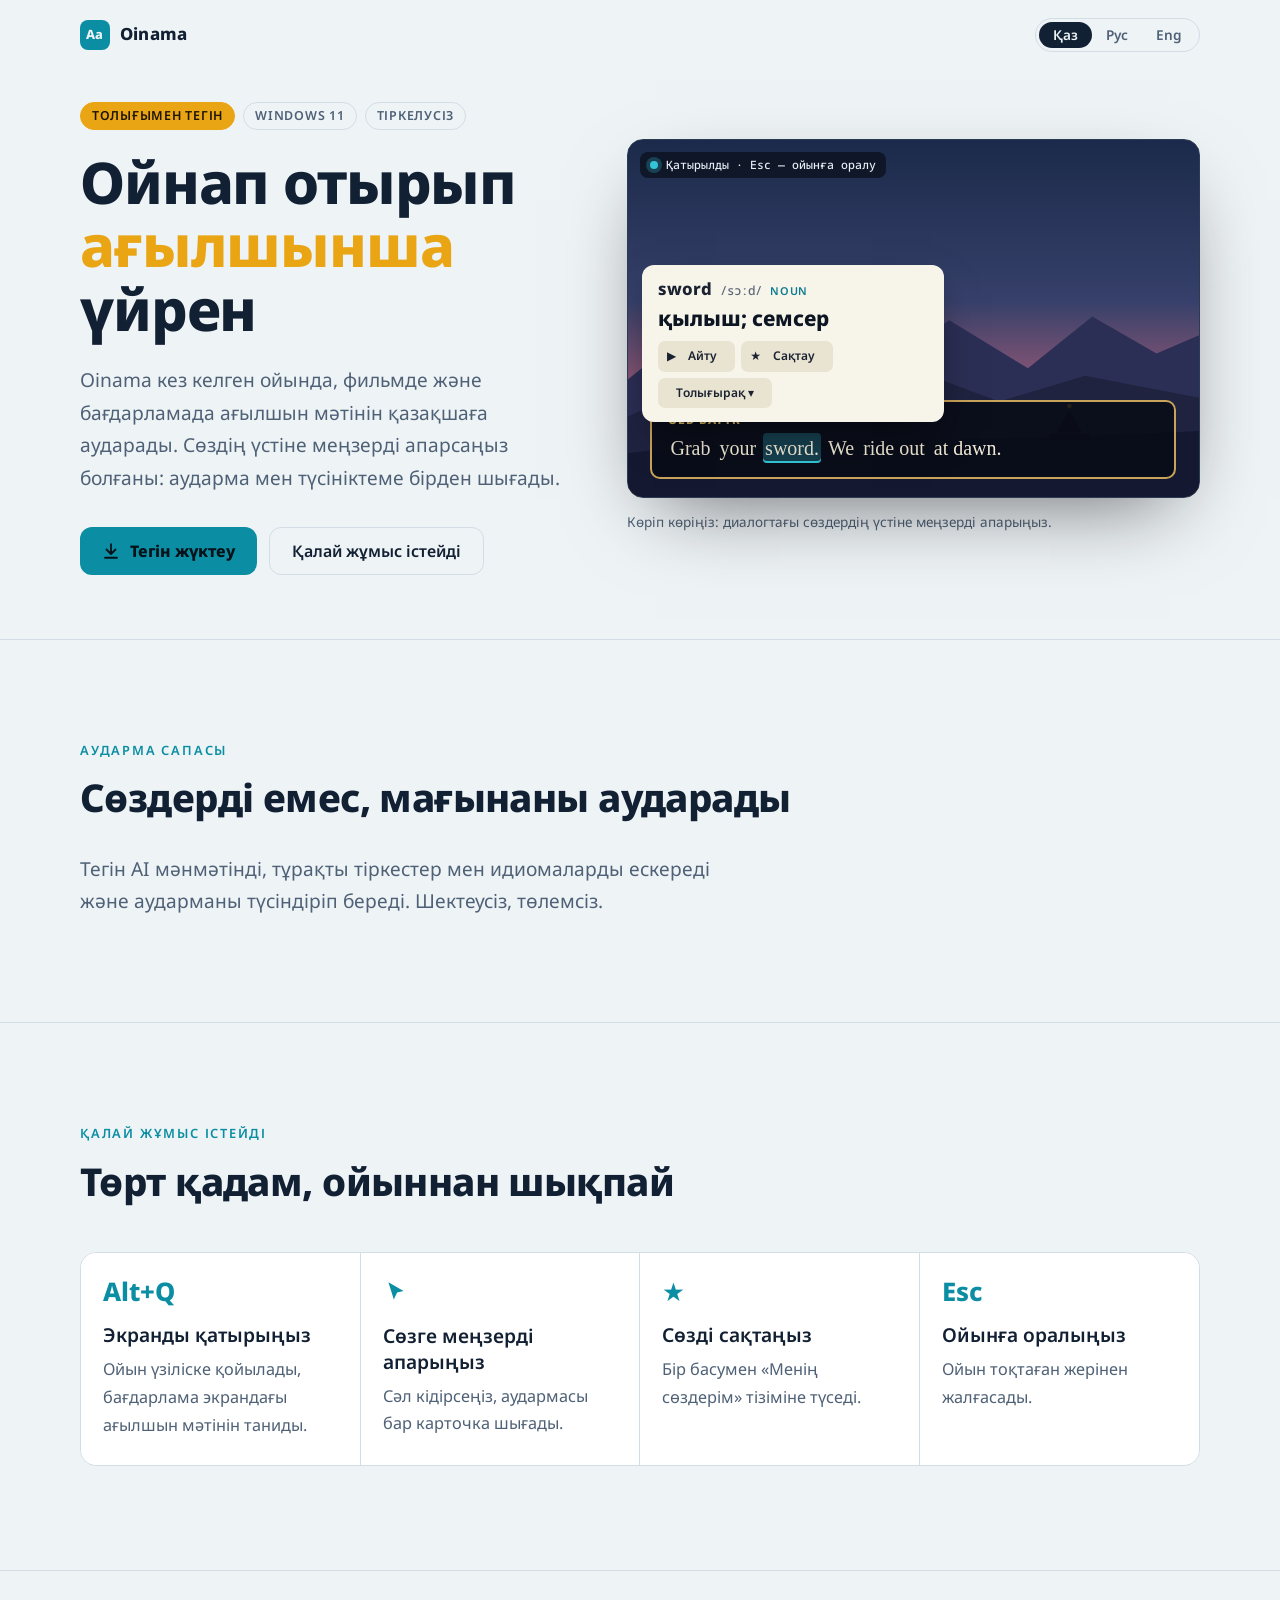
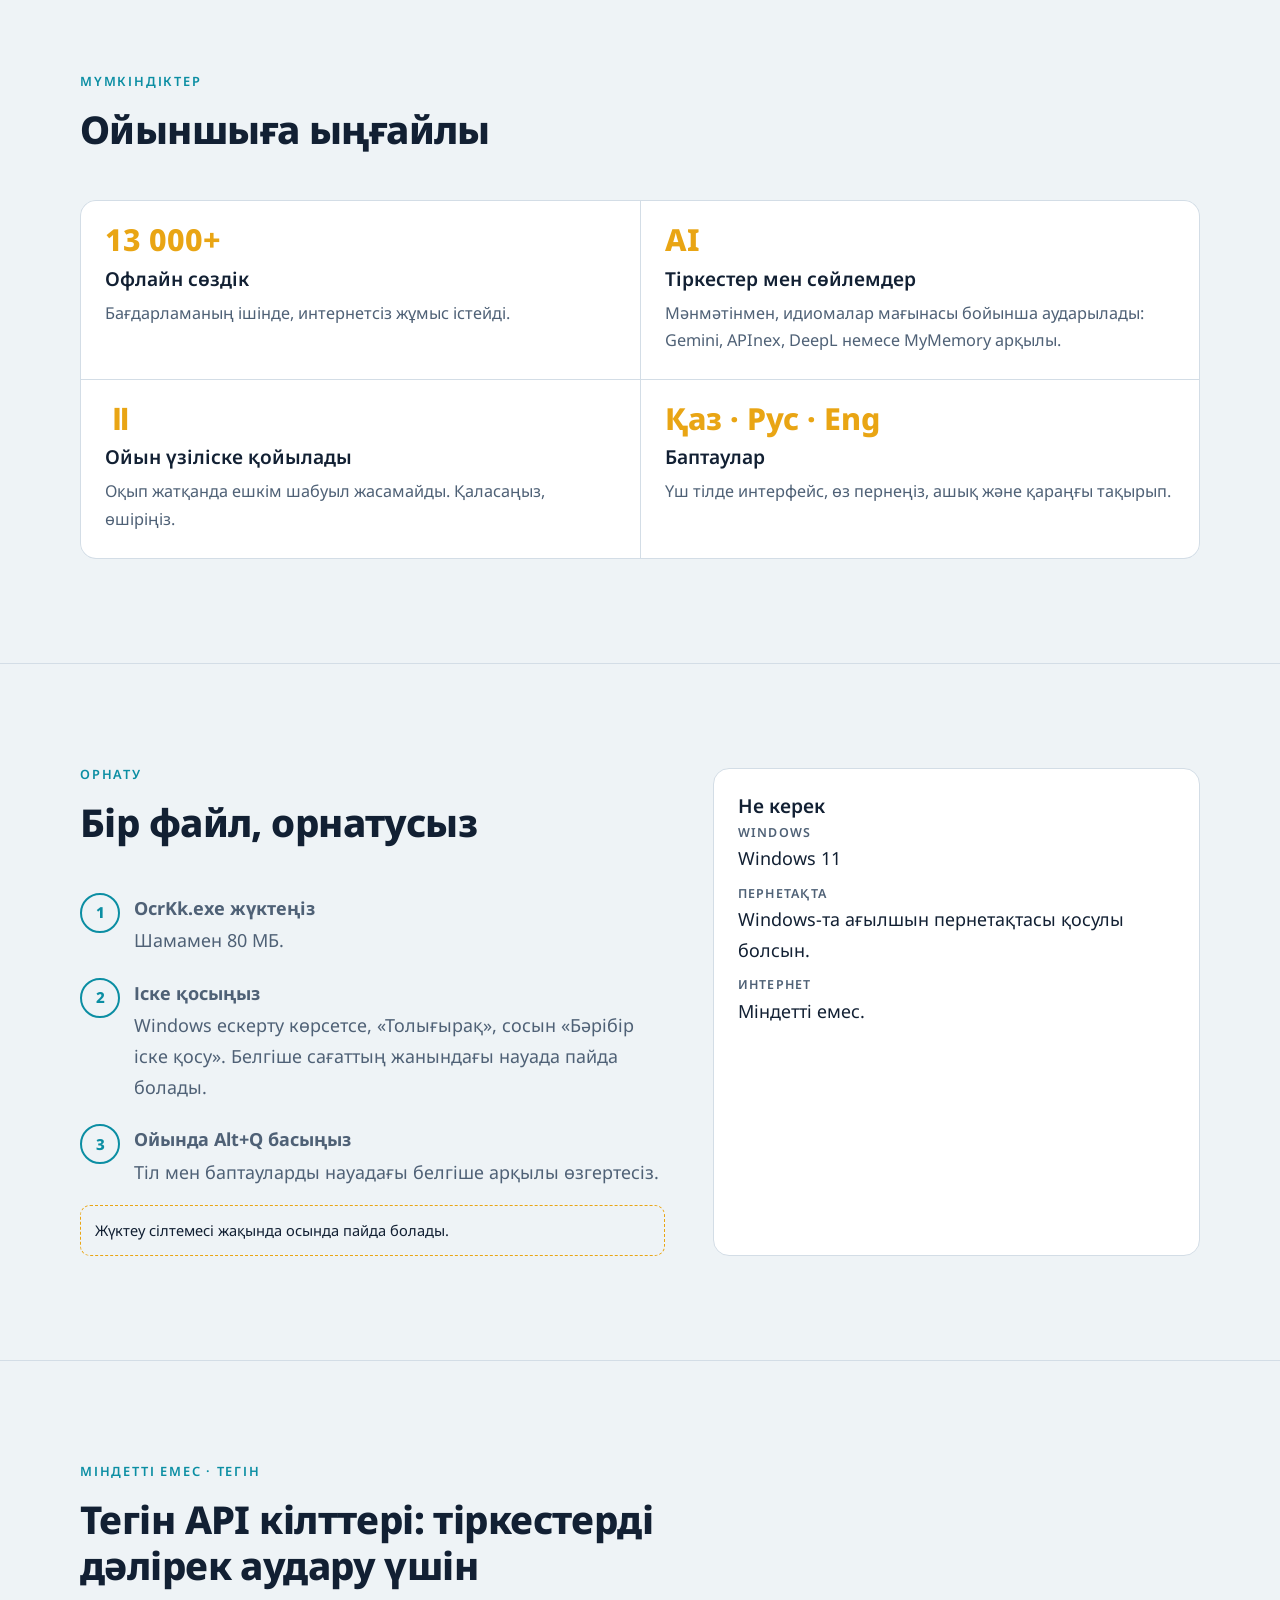
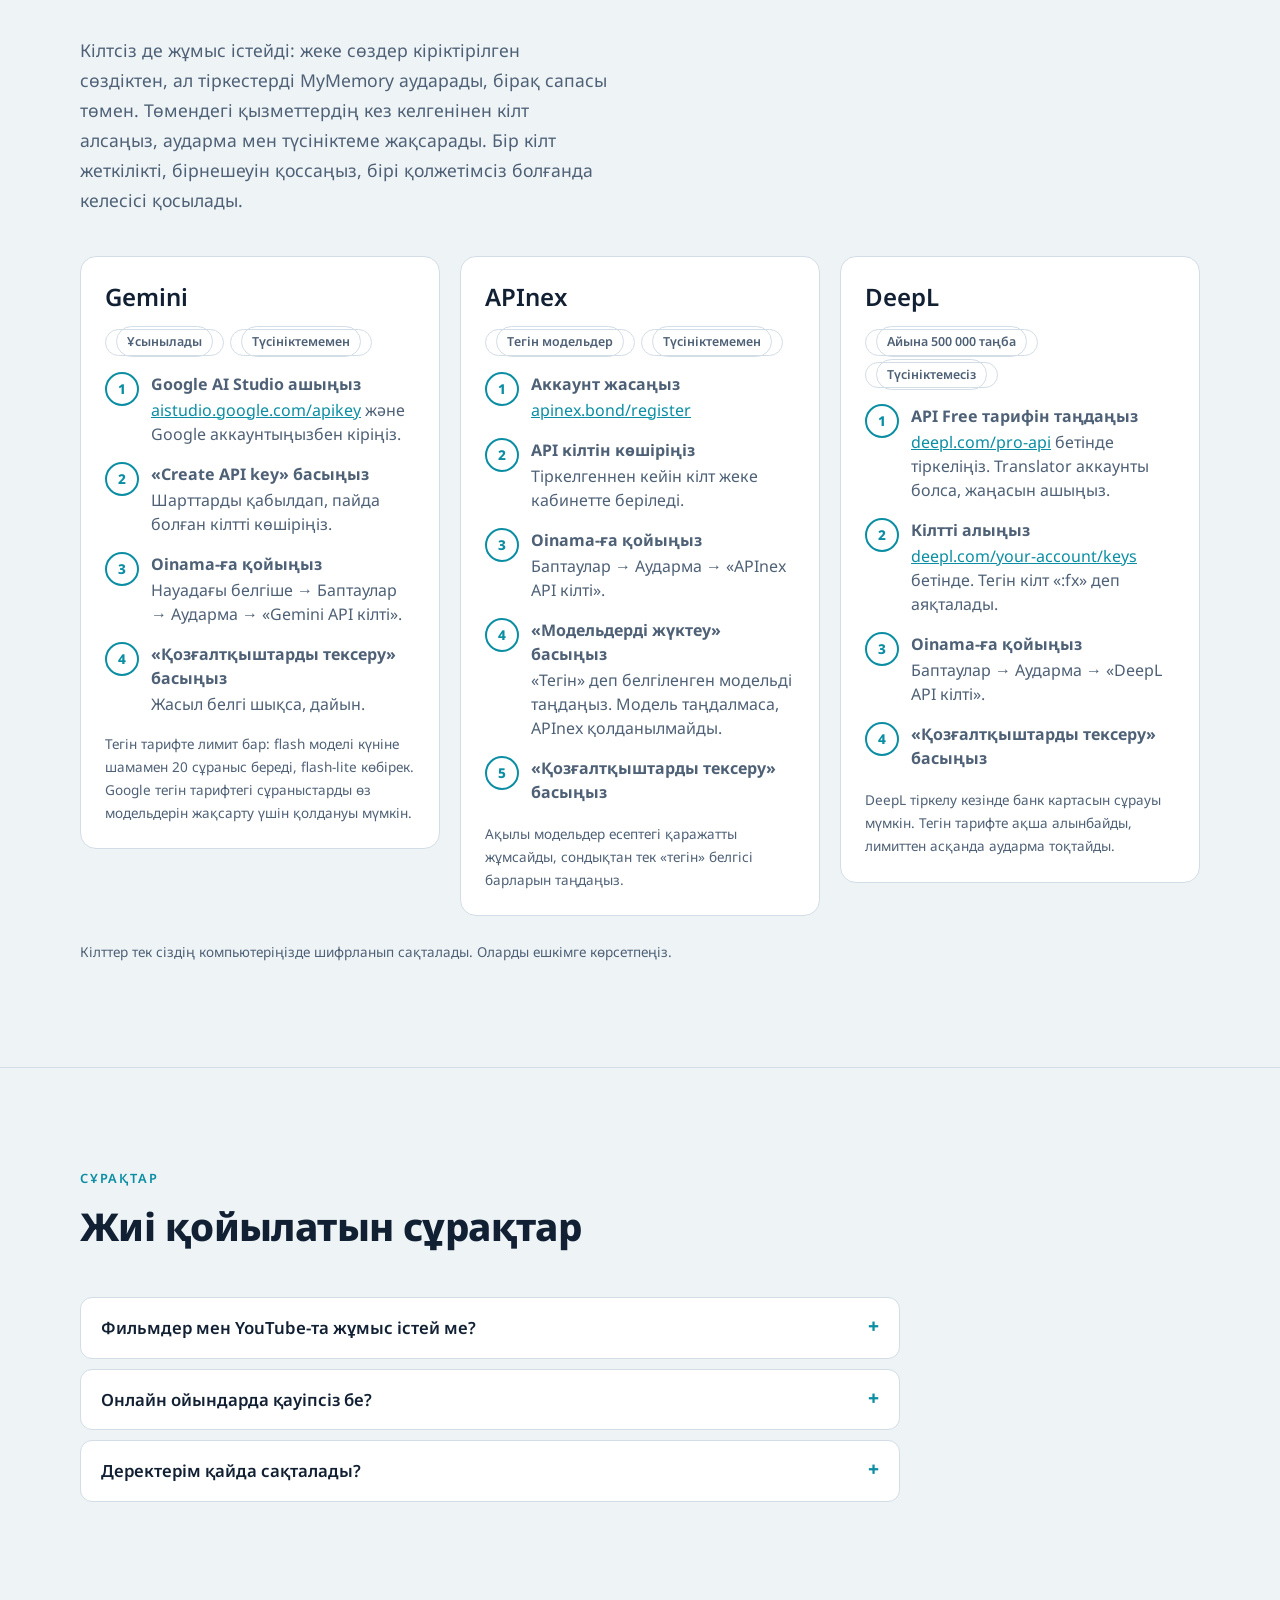
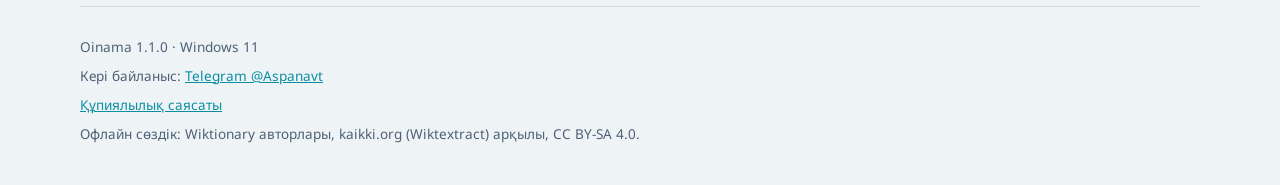
==== index.html @ 18234d75 "Oinama landing and privacy policy Co-Authored-By: Claude Opus 5.5 (1M context) <noreply@anthropic.co" ====
<!doctype html>
<html lang="kk">
<head>
<meta charset="utf-8">
<meta name="viewport" content="width=device-width, initial-scale=1, viewport-fit=cover">
<title>Oinama</title>
<meta name="description" content="Oinama: free screen translator. Hover over an English word in a game, film or app and get a Kazakh translation.">
<meta name="theme-color" content="#0d1522">
<meta name="referrer" content="no-referrer">
<link rel="preconnect" href="https://fonts.googleapis.com">
<link rel="preconnect" href="https://fonts.gstatic.com" crossorigin>
<link rel="stylesheet" href="https://fonts.googleapis.com/css2?family=Noto+Sans:wght@400;600;800&family=Noto+Sans+Mono:wght@500&display=swap">
<link rel="stylesheet" href="style.css">
</head>
<body>
<div class="wrap">
  <header class="bar">
    <div class="logo"><span class="logo-mark">Aa</span><span>Oinama</span></div>
    <div class="langs" role="group" aria-label="Тіл / Язык / Language">
      <button type="button" id="lang-kk" data-set="kk" aria-pressed="true">Қаз</button>
      <button type="button" id="lang-ru" data-set="ru" aria-pressed="false">Рус</button>
      <button type="button" id="lang-en" data-set="en" aria-pressed="false">Eng</button>
    </div>
  </header>

  <!-- HERO -->
  <section class="hero">
    <div>
      <div class="free">
        <span class="chip gold"><span lang="kk">Толығымен тегін</span><span lang="ru">Полностью бесплатно</span><span lang="en">Completely free</span></span>
        <span class="chip">Windows 11</span>
        <span class="chip"><span lang="kk">Тіркелусіз</span><span lang="ru">Без регистрации</span><span lang="en">No sign-up</span></span>
      </div>
      <h1>
        <span lang="kk">Ойнап отырып <em>ағылшынша</em> үйрен</span>
        <span lang="ru">Учи <em>английский</em>, пока играешь</span><span lang="en">Learn <em>English</em> while you play</span>
      </h1>
      <p class="lead">
        <span lang="kk">Oinama кез келген ойында, фильмде және бағдарламада ағылшын мәтінін қазақшаға аударады. Сөздің үстіне меңзерді апарсаңыз болғаны: аударма мен түсініктеме бірден шығады.</span>
        <span lang="ru">Oinama переводит английский текст с любого экрана на казахский: в играх, фильмах и программах. Наведите курсор на слово, и сразу появятся перевод и объяснение.</span><span lang="en">Oinama translates English text from any screen into Kazakh: in games, films and apps. Hover over a word and you instantly get the translation and an explanation.</span>
      </p>
      <div class="cta">
        <a class="btn primary" id="dl-top" href="#install">
          <svg width="18" height="18" viewBox="0 0 24 24" fill="none" stroke="currentColor" stroke-width="2.4" stroke-linecap="round" stroke-linejoin="round" aria-hidden="true"><path d="M12 3v12M6 10l6 6 6-6M4 21h16"/></svg>
          <span lang="kk">Тегін жүктеу</span><span lang="ru">Скачать бесплатно</span><span lang="en">Download for free</span>
        </a>
        <a class="btn ghost" href="#how"><span lang="kk">Қалай жұмыс істейді</span><span lang="ru">Как это работает</span><span lang="en">How it works</span></a>
      </div>
    </div>

    <div>
      <div class="screen" id="screen">
        <svg class="land" viewBox="0 0 800 300" preserveAspectRatio="none" aria-hidden="true">
          <path d="M0 140 L90 70 L170 120 L260 40 L360 115 L450 60 L560 125 L650 55 L740 105 L800 80 L800 300 L0 300Z" fill="#2c2f55"/>
          <path d="M0 190 L120 140 L240 175 L380 120 L520 170 L640 135 L800 165 L800 300 L0 300Z" fill="#1f2340"/>
          <path d="M0 240 C200 215 420 230 800 210 L800 300 L0 300Z" fill="#141831"/>
          <g fill="#0f1226"><path d="M600 212 l18-30 18 30z"/><path d="M590 214h56v10h-56z"/><circle cx="618" cy="176" r="3" fill="#f3b733"/></g>
        </svg>
        <div class="frozen"><i></i><span lang="kk">Қатырылды · Esc — ойынға оралу</span><span lang="ru">Заморожено · Esc — в игру</span><span lang="en">Frozen · Esc to return to the game</span></div>
        <div class="dialog">
          <div class="speaker">Old Batyr</div>
          <div class="line" id="line">
            <button type="button" class="w" data-w="grab">Grab</button>
            <button type="button" class="w" data-w="your">your</button>
            <button type="button" class="w on" data-w="sword">sword.</button>
            <button type="button" class="w" data-w="we">We</button>
            <button type="button" class="w" data-w="rideout">ride out</button>
            <button type="button" class="w" data-w="dawn">at dawn.</button>
          </div>
        </div>
        <div class="pop" id="pop" role="status" aria-live="polite">
          <div class="en"><span id="p-en">sword</span><span class="ipa" id="p-ipa">/sɔːd/</span><span class="tag" id="p-tag">noun</span></div>
          <div class="kk" id="p-kk">қылыш; семсер</div>
          <div class="row">
            <span>▶ <span lang="kk">Айту</span><span lang="ru">Произнести</span><span lang="en">Speak</span></span>
            <span>★ <span lang="kk">Сақтау</span><span lang="ru">Сохранить</span><span lang="en">Save</span></span>
            <span><span lang="kk">Толығырақ ▾</span><span lang="ru">Подробнее ▾</span><span lang="en">More ▾</span></span>
          </div>
        </div>
      </div>
      <div class="hint small">
        <span lang="kk">Көріп көріңіз: диалогтағы сөздердің үстіне меңзерді апарыңыз.</span>
        <span lang="ru">Попробуйте: наведите курсор на слова в диалоге.</span><span lang="en">Try it: hover over the words in the dialogue.</span>
      </div>
    </div>
  </section>
</div>

<!-- WHY -->
<section class="block" id="why">
  <div class="wrap">
    <div class="eyebrow"><span lang="kk">Аударма сапасы</span><span lang="ru">Качество перевода</span><span lang="en">Translation quality</span></div>
    <h2><span lang="kk">Сөздерді емес, мағынаны аударады</span><span lang="ru">Переводит смысл, а не отдельные слова</span><span lang="en">Translates meaning, not just single words</span></h2>
    <p class="muted why-text"><span lang="kk">Тегін AI мәнмәтінді, тұрақты тіркестер мен идиомаларды ескереді және аударманы түсіндіріп береді. Шектеусіз, төлемсіз.</span><span lang="ru">Бесплатный AI учитывает контекст, устойчивые выражения и идиомы и объясняет перевод. Без лимитов и оплаты.</span><span lang="en">Free AI takes context, set phrases and idioms into account and explains the translation. No limits, no payment.</span></p>
  </div>
</section>

<!-- HOW -->
<section class="block" id="how">
  <div class="wrap">
    <div class="eyebrow"><span lang="kk">Қалай жұмыс істейді</span><span lang="ru">Как это работает</span><span lang="en">How it works</span></div>
    <h2><span lang="kk">Төрт қадам, ойыннан шықпай</span><span lang="ru">Четыре шага, не выходя из игры</span><span lang="en">Four steps without leaving the game</span></h2>
    <div class="steps">
      <div class="step"><div class="key">Alt+Q</div><h3><span lang="kk">Экранды қатырыңыз</span><span lang="ru">Заморозьте экран</span><span lang="en">Freeze the screen</span></h3><p><span lang="kk">Ойын үзіліске қойылады, бағдарлама экрандағы ағылшын мәтінін таниды.</span><span lang="ru">Игра встаёт на паузу, программа распознаёт английский текст на экране.</span><span lang="en">The game pauses and the program recognizes the English text on screen.</span></p></div>
      <div class="step"><div class="key"><svg width="26" height="26" viewBox="0 0 24 24" fill="currentColor" aria-hidden="true"><path d="M5 3l14 8-6 1.5L10 19z"/></svg></div><h3><span lang="kk">Сөзге меңзерді апарыңыз</span><span lang="ru">Наведите на слово</span><span lang="en">Hover over a word</span></h3><p><span lang="kk">Сәл кідірсеңіз, аудармасы бар карточка шығады.</span><span lang="ru">Задержите курсор, и появится карточка с переводом.</span><span lang="en">Hold the cursor for a moment and a card with the translation appears.</span></p></div>
      <div class="step"><div class="key">★</div><h3><span lang="kk">Сөзді сақтаңыз</span><span lang="ru">Сохраните слово</span><span lang="en">Save the word</span></h3><p><span lang="kk">Бір басумен «Менің сөздерім» тізіміне түседі.</span><span lang="ru">Одним нажатием оно попадёт в «Мои слова».</span><span lang="en">One click adds it to “My words”.</span></p></div>
      <div class="step"><div class="key">Esc</div><h3><span lang="kk">Ойынға оралыңыз</span><span lang="ru">Вернитесь в игру</span><span lang="en">Back to the game</span></h3><p><span lang="kk">Ойын тоқтаған жерінен жалғасады.</span><span lang="ru">Игра продолжится с того же места.</span><span lang="en">The game continues from where it stopped.</span></p></div>
    </div>
  </div>
</section>

<!-- FEATURES -->
<section class="block" id="features">
  <div class="wrap">
    <div class="eyebrow"><span lang="kk">Мүмкіндіктер</span><span lang="ru">Возможности</span><span lang="en">Features</span></div>
    <h2><span lang="kk">Ойыншыға ыңғайлы</span><span lang="ru">Удобно игроку</span><span lang="en">Built for players</span></h2>
    <div class="feat">
      <div><div class="num">13 000+</div><h3><span lang="kk">Офлайн сөздік</span><span lang="ru">Офлайн-словарь</span><span lang="en">Offline dictionary</span></h3><p><span lang="kk">Бағдарламаның ішінде, интернетсіз жұмыс істейді.</span><span lang="ru">Встроен в программу и работает без интернета.</span><span lang="en">Built into the program and works without internet.</span></p></div>
      <div><div class="num">AI</div><h3><span lang="kk">Тіркестер мен сөйлемдер</span><span lang="ru">Фразы и предложения</span><span lang="en">Phrases and sentences</span></h3><p><span lang="kk">Мәнмәтінмен, идиомалар мағынасы бойынша аударылады: Gemini, APInex, DeepL немесе MyMemory арқылы.</span><span lang="ru">Переводятся с учётом контекста, идиомы по смыслу: через Gemini, APInex, DeepL или MyMemory.</span><span lang="en">Translated in context, idioms by meaning: via Gemini, APInex, DeepL or MyMemory.</span></p></div>
      <div><div class="num">⏸</div><h3><span lang="kk">Ойын үзіліске қойылады</span><span lang="ru">Пауза в игре</span><span lang="en">Game pause</span></h3><p><span lang="kk">Оқып жатқанда ешкім шабуыл жасамайды. Қаласаңыз, өшіріңіз.</span><span lang="ru">Пока вы читаете, вас никто не атакует. При желании отключается.</span><span lang="en">While you read, nobody attacks you. Can be turned off.</span></p></div>
      <div><div class="num">Қаз · Рус · Eng</div><h3><span lang="kk">Баптаулар</span><span lang="ru">Настройки</span><span lang="en">Settings</span></h3><p><span lang="kk">Үш тілде интерфейс, өз пернеңіз, ашық және қараңғы тақырып.</span><span lang="ru">Интерфейс на трёх языках, своя горячая клавиша, светлая и тёмная тема.</span><span lang="en">Interface in three languages, your own hotkey, light and dark theme.</span></p></div>
    </div>
  </div>
</section>

<!-- INSTALL -->
<section class="block" id="install">
  <div class="wrap install">
    <div>
      <div class="eyebrow"><span lang="kk">Орнату</span><span lang="ru">Установка</span><span lang="en">Installation</span></div>
      <h2><span lang="kk">Бір файл, орнатусыз</span><span lang="ru">Один файл, без установщика</span><span lang="en">One file, no installer</span></h2>
      <ol class="ins">
        <li><div><b><span lang="kk">OcrKk.exe жүктеңіз</span><span lang="ru">Скачайте OcrKk.exe</span><span lang="en">Download OcrKk.exe</span></b><span lang="kk">Шамамен 80 МБ.</span><span lang="ru">Около 80 МБ.</span><span lang="en">About 80 MB.</span></div></li>
        <li><div><b><span lang="kk">Іске қосыңыз</span><span lang="ru">Запустите</span><span lang="en">Run it</span></b><span lang="kk">Windows ескерту көрсетсе, «Толығырақ», сосын «Бәрібір іске қосу». Белгіше сағаттың жанындағы науада пайда болады.</span><span lang="ru">Если Windows покажет предупреждение, нажмите «Подробнее», затем «Выполнить в любом случае». Значок появится в трее возле часов.</span><span lang="en">If Windows shows a warning, click “More info”, then “Run anyway”. The icon appears in the tray next to the clock.</span></div></li>
        <li><div><b><span lang="kk">Ойында Alt+Q басыңыз</span><span lang="ru">Нажмите Alt+Q в игре</span><span lang="en">Press Alt+Q in the game</span></b><span lang="kk">Тіл мен баптауларды науадағы белгіше арқылы өзгертесіз.</span><span lang="ru">Язык и настройки меняются через значок в трее.</span><span lang="en">Language and settings are changed from the tray icon.</span></div></li>
      </ol>
      <div class="pending" id="dl-pending">
        <span lang="kk">Жүктеу сілтемесі жақында осында пайда болады.</span>
        <span lang="ru">Ссылка на скачивание скоро появится здесь.</span><span lang="en">The download link will appear here soon.</span>
      </div>
      <div class="cta" id="dl-ready" hidden>
        <a class="btn primary" id="dl-bottom" href="#" target="_blank" rel="noopener noreferrer"><span lang="kk">OcrKk.exe жүктеу</span><span lang="ru">Скачать OcrKk.exe</span><span lang="en">Download OcrKk.exe</span></a>
      </div>
    </div>
    <div class="box req">
      <h3><span lang="kk">Не керек</span><span lang="ru">Что нужно</span><span lang="en">Requirements</span></h3>
      <dl>
        <div><dt>Windows</dt><dd>Windows 11</dd></div>
        <div><dt><span lang="kk">Пернетақта</span><span lang="ru">Клавиатура</span><span lang="en">Keyboard</span></dt><dd><span lang="kk">Windows-та ағылшын пернетақтасы қосулы болсын.</span><span lang="ru">В Windows должна быть английская раскладка.</span><span lang="en">Windows needs an English keyboard layout.</span></dd></div>
        <div><dt><span lang="kk">Интернет</span><span lang="ru">Интернет</span><span lang="en">Internet</span></dt><dd><span lang="kk">Міндетті емес.</span><span lang="ru">Не обязателен.</span><span lang="en">Not required.</span></dd></div>
      </dl>
    </div>
  </div>
</section>

<!-- KEYS -->
<section class="block" id="keys">
  <div class="wrap">
    <div class="eyebrow"><span lang="kk">Міндетті емес · тегін</span><span lang="ru">Необязательно · бесплатно</span><span lang="en">Optional · free</span></div>
    <h2><span lang="kk">Тегін API кілттері: тіркестерді дәлірек аудару үшін</span><span lang="ru">Бесплатные API-ключи: для более точного перевода фраз</span><span lang="en">Free API keys: for more accurate phrase translation</span></h2>
    <p class="muted gem-text"><span lang="kk">Кілтсіз де жұмыс істейді: жеке сөздер кіріктірілген сөздіктен, ал тіркестерді MyMemory аударады, бірақ сапасы төмен. Төмендегі қызметтердің кез келгенінен кілт алсаңыз, аударма мен түсініктеме жақсарады. Бір кілт жеткілікті, бірнешеуін қоссаңыз, бірі қолжетімсіз болғанда келесісі қосылады.</span><span lang="ru">Программа работает и без ключей: отдельные слова берутся из встроенного словаря, а фразы переводит MyMemory, но заметно хуже. Ключ любого из сервисов ниже улучшает перевод и объяснения. Достаточно одного. Если добавить несколько, при сбое одного подключится следующий.</span><span lang="en">The program works without keys: single words come from the built-in dictionary and phrases go to MyMemory, which translates noticeably worse. A key from any service below improves translation and explanations. One is enough; if you add several, the next one takes over when one fails.</span></p>
    <div class="keys">
      <article class="box keycard">
        <h3>Gemini</h3>
        <p class="tags"><span><span lang="kk">Ұсынылады</span><span lang="ru">Рекомендуем</span><span lang="en">Recommended</span></span><span><span lang="kk">Түсініктемемен</span><span lang="ru">С объяснениями</span><span lang="en">With explanations</span></span></p>
        <ol class="ins">
          <li><div><b><span lang="kk">Google AI Studio ашыңыз</span><span lang="ru">Откройте Google AI Studio</span><span lang="en">Open Google AI Studio</span></b><a href="https://aistudio.google.com/apikey" target="_blank" rel="noopener noreferrer">aistudio.google.com/apikey</a> <span lang="kk">және Google аккаунтыңызбен кіріңіз.</span><span lang="ru">и войдите в аккаунт Google.</span><span lang="en">and sign in with your Google account.</span></div></li>
          <li><div><b><span lang="kk">«Create API key» басыңыз</span><span lang="ru">Нажмите «Create API key»</span><span lang="en">Click “Create API key”</span></b><span lang="kk">Шарттарды қабылдап, пайда болған кілтті көшіріңіз.</span><span lang="ru">Примите условия и скопируйте появившийся ключ.</span><span lang="en">Accept the terms and copy the key that appears.</span></div></li>
          <li><div><b><span lang="kk">Oinama-ға қойыңыз</span><span lang="ru">Вставьте в Oinama</span><span lang="en">Paste it into Oinama</span></b><span lang="kk">Науадағы белгіше → Баптаулар → Аударма → «Gemini API кілті».</span><span lang="ru">Значок в трее → Настройки → Перевод → «Ключ Gemini API».</span><span lang="en">Tray icon → Settings → Translation → “Gemini API key”.</span></div></li>
          <li><div><b><span lang="kk">«Қозғалтқыштарды тексеру» басыңыз</span><span lang="ru">Нажмите «Проверить движки»</span><span lang="en">Click “Check engines”</span></b><span lang="kk">Жасыл белгі шықса, дайын.</span><span lang="ru">Если появится зелёная отметка, всё готово.</span><span lang="en">A green mark means it works.</span></div></li>
        </ol>
        <p class="small"><span lang="kk">Тегін тарифте лимит бар: flash моделі күніне шамамен 20 сұраныс береді, flash-lite көбірек. Google тегін тарифтегі сұраныстарды өз модельдерін жақсарту үшін қолдануы мүмкін.</span><span lang="ru">У бесплатного тарифа есть лимит: модель flash даёт около 20 запросов в день, flash-lite больше. Google может использовать запросы бесплатного тарифа для улучшения своих моделей.</span><span lang="en">The free tier has a limit: flash allows about 20 requests a day, flash-lite more. Google may use free-tier requests to improve its models.</span></p>
      </article>

      <article class="box keycard">
        <h3>APInex</h3>
        <p class="tags"><span><span lang="kk">Тегін модельдер</span><span lang="ru">Бесплатные модели</span><span lang="en">Free models</span></span><span><span lang="kk">Түсініктемемен</span><span lang="ru">С объяснениями</span><span lang="en">With explanations</span></span></p>
        <ol class="ins">
          <li><div><b><span lang="kk">Аккаунт жасаңыз</span><span lang="ru">Создайте аккаунт</span><span lang="en">Create an account</span></b><a href="https://apinex.bond/register" target="_blank" rel="noopener noreferrer">apinex.bond/register</a></div></li>
          <li><div><b><span lang="kk">API кілтін көшіріңіз</span><span lang="ru">Скопируйте API-ключ</span><span lang="en">Copy your API key</span></b><span lang="kk">Тіркелгеннен кейін кілт жеке кабинетте беріледі.</span><span lang="ru">После регистрации ключ выдаётся в личном кабинете.</span><span lang="en">After sign-up the key is in your account.</span></div></li>
          <li><div><b><span lang="kk">Oinama-ға қойыңыз</span><span lang="ru">Вставьте в Oinama</span><span lang="en">Paste it into Oinama</span></b><span lang="kk">Баптаулар → Аударма → «APInex API кілті».</span><span lang="ru">Настройки → Перевод → «Ключ APInex API».</span><span lang="en">Settings → Translation → “APInex API key”.</span></div></li>
          <li><div><b><span lang="kk">«Модельдерді жүктеу» басыңыз</span><span lang="ru">Нажмите «Загрузить модели»</span><span lang="en">Click “Load models”</span></b><span lang="kk">«Тегін» деп белгіленген модельді таңдаңыз. Модель таңдалмаса, APInex қолданылмайды.</span><span lang="ru">Выберите модель с пометкой «бесплатно». Пока модель не выбрана, APInex не используется.</span><span lang="en">Pick a model marked “free”. Until a model is chosen, APInex is not used.</span></div></li>
          <li><div><b><span lang="kk">«Қозғалтқыштарды тексеру» басыңыз</span><span lang="ru">Нажмите «Проверить движки»</span><span lang="en">Click “Check engines”</span></b></div></li>
        </ol>
        <p class="small"><span lang="kk">Ақылы модельдер есептегі қаражатты жұмсайды, сондықтан тек «тегін» белгісі барларын таңдаңыз.</span><span lang="ru">Платные модели списывают деньги с баланса, поэтому выбирайте только те, что помечены «бесплатно».</span><span lang="en">Paid models use up your balance, so choose only those marked “free”.</span></p>
      </article>

      <article class="box keycard">
        <h3>DeepL</h3>
        <p class="tags"><span><span lang="kk">Айына 500 000 таңба</span><span lang="ru">500 000 символов в месяц</span><span lang="en">500,000 characters a month</span></span><span><span lang="kk">Түсініктемесіз</span><span lang="ru">Без объяснений</span><span lang="en">No explanations</span></span></p>
        <ol class="ins">
          <li><div><b><span lang="kk">API Free тарифін таңдаңыз</span><span lang="ru">Выберите тариф API Free</span><span lang="en">Choose the API Free plan</span></b><a href="https://www.deepl.com/pro-api" target="_blank" rel="noopener noreferrer">deepl.com/pro-api</a> <span lang="kk">бетінде тіркеліңіз. Translator аккаунты болса, жаңасын ашыңыз.</span><span lang="ru">и зарегистрируйтесь. Если у вас уже есть аккаунт Translator, создайте новый.</span><span lang="en">and sign up. If you already have a Translator account, create a new one.</span></div></li>
          <li><div><b><span lang="kk">Кілтті алыңыз</span><span lang="ru">Возьмите ключ</span><span lang="en">Get the key</span></b><a href="https://www.deepl.com/your-account/keys" target="_blank" rel="noopener noreferrer">deepl.com/your-account/keys</a> <span lang="kk">бетінде. Тегін кілт «:fx» деп аяқталады.</span><span lang="ru">Бесплатные ключи оканчиваются на «:fx».</span><span lang="en">Free keys end in “:fx”.</span></div></li>
          <li><div><b><span lang="kk">Oinama-ға қойыңыз</span><span lang="ru">Вставьте в Oinama</span><span lang="en">Paste it into Oinama</span></b><span lang="kk">Баптаулар → Аударма → «DeepL API кілті».</span><span lang="ru">Настройки → Перевод → «Ключ DeepL API».</span><span lang="en">Settings → Translation → “DeepL API key”.</span></div></li>
          <li><div><b><span lang="kk">«Қозғалтқыштарды тексеру» басыңыз</span><span lang="ru">Нажмите «Проверить движки»</span><span lang="en">Click “Check engines”</span></b></div></li>
        </ol>
        <p class="small"><span lang="kk">DeepL тіркелу кезінде банк картасын сұрауы мүмкін. Тегін тарифте ақша алынбайды, лимиттен асқанда аударма тоқтайды.</span><span lang="ru">При регистрации DeepL может попросить банковскую карту. На бесплатном тарифе деньги не списываются: при превышении лимита перевод просто останавливается.</span><span lang="en">DeepL may ask for a bank card at sign-up. The free plan does not charge you: when the limit is reached, translation simply stops.</span></p>
      </article>
    </div>
    <p class="small keys-note"><span lang="kk">Кілттер тек сіздің компьютеріңізде шифрланып сақталады. Оларды ешкімге көрсетпеңіз.</span><span lang="ru">Ключи хранятся только на вашем компьютере в зашифрованном виде. Не показывайте их другим.</span><span lang="en">Keys are stored encrypted on your computer only. Never share them.</span></p>
  </div>
</section>

<!-- FAQ -->
<section class="block" id="faq">
  <div class="wrap">
    <div class="eyebrow"><span lang="kk">Сұрақтар</span><span lang="ru">Вопросы</span><span lang="en">Questions</span></div>
    <h2><span lang="kk">Жиі қойылатын сұрақтар</span><span lang="ru">Частые вопросы</span><span lang="en">Frequently asked questions</span></h2>
    <div class="faq">
      <details>
        <summary><span lang="kk">Фильмдер мен YouTube-та жұмыс істей ме?</span><span lang="ru">Работает ли в фильмах и на YouTube?</span><span lang="en">Does it work in films and on YouTube?</span></summary>
        <p><span lang="kk">Иә. Субтитр көрінген сәтте <kbd>Alt</kbd>+<kbd>Q</kbd> басыңыз, ойындағыдай.</span><span lang="ru">Да. Нажмите <kbd>Alt</kbd>+<kbd>Q</kbd>, пока виден субтитр, как в игре.</span><span lang="en">Yes. Press <kbd>Alt</kbd>+<kbd>Q</kbd> while a subtitle is on screen, just like in a game.</span></p>
      </details>
      <details>
        <summary><span lang="kk">Онлайн ойындарда қауіпсіз бе?</span><span lang="ru">Безопасно ли в онлайн-играх?</span><span lang="en">Is it safe in online games?</span></summary>
        <p><span lang="kk">Кейбір онлайн ойындардың античит жүйелері бағдарламаны араласу деп санап, аккаунтты бұғаттауы мүмкін. Oinama-ны жеке ойындарда қолданыңыз, ал онлайн ойындарда өз тәуекеліңізбен.</span><span lang="ru">Античит некоторых онлайн-игр может принять программу за вмешательство и заблокировать аккаунт. Используйте Oinama в одиночных играх, а в онлайн-играх на свой риск.</span><span lang="en">The anti-cheat in some online games may treat the program as interference and ban your account. Use Oinama in single-player games, and in online games at your own risk.</span></p>
      </details>
      <details>
        <summary><span lang="kk">Деректерім қайда сақталады?</span><span lang="ru">Где хранятся мои данные?</span><span lang="en">Where is my data stored?</span></summary>
        <p><span lang="kk">Сақталған сөздер мен баптаулар бағдарламада, тек сіздің компьютеріңізде сақталады.</span><span lang="ru">Сохранённые слова и настройки хранятся в программе, локально на вашем компьютере.</span><span lang="en">Saved words and settings are stored in the program, locally on your computer.</span></p>
      </details>
    </div>
  </div>
</section>

<div class="wrap">
  <footer>
    <span>Oinama 1.1.0 · Windows 11</span>
    <span><span lang="kk">Кері байланыс:</span><span lang="ru">Обратная связь:</span><span lang="en">Feedback:</span> <a href="https://t.me/Aspanavt" target="_blank" rel="noopener noreferrer">Telegram @Aspanavt</a></span>
    <span><a href="privacy.html"><span lang="kk">Құпиялылық саясаты</span><span lang="ru">Политика конфиденциальности</span><span lang="en">Privacy policy</span></a></span>
    <span lang="kk">Офлайн сөздік: Wiktionary авторлары, kaikki.org (Wiktextract) арқылы, CC BY-SA 4.0.</span>
    <span lang="ru">Офлайн-словарь: авторы Викисловаря через kaikki.org (Wiktextract), CC BY-SA 4.0.</span><span lang="en">Offline dictionary: Wiktionary contributors via kaikki.org (Wiktextract), CC BY-SA 4.0.</span>
  </footer>
</div>
<script src="app.js"></script>
</body>
</html>
---- style.css ----
html { color-scheme: dark; scroll-behavior: smooth; }
body { margin: 0; }
img, svg { max-width: 100%; }
[hidden] { display: none !important; }
/* Layout: a night-steppe game screen as the hero (a live demo of the popup card), then plain explainer sections on a single column. */
:root {
  --bg: #0d1522;          /* night over the steppe */
  --bg-2: #142033;
  --line: #24344d;
  --fg: #e8eef5;
  --muted: #95a6bb;
  --sky: #34c3d6;         /* flag turquoise */
  --sun: #f3b733;         /* the word you hover */
  --sun-ink: #1d1503;
  --card: #f7f4ea;        /* the popup card, same in both themes */
  --card-ink: #1a2230;
  --card-muted: #5b6676;
  --f-display: "Noto Sans", "Segoe UI", Roboto, Arial, system-ui, sans-serif;
  --f-body: "Noto Sans", "Segoe UI", Roboto, Arial, system-ui, sans-serif;
  --f-mono: "Noto Sans Mono", Consolas, ui-monospace, monospace;
  color-scheme: dark;
}
@media (prefers-color-scheme: light) {
  :root:not([data-theme="dark"]) {
    --bg: #eef3f6; --bg-2: #ffffff; --line: #d3dde6; --fg: #122033; --muted: #4f6176;
    --sky: #0b8ea3; --sun: #e9a514; --sun-ink: #1d1503;
    color-scheme: light;
  }
}
:root[data-theme="light"] {
  --bg: #eef3f6; --bg-2: #ffffff; --line: #d3dde6; --fg: #122033; --muted: #4f6176;
  --sky: #0b8ea3; --sun: #e9a514; --sun-ink: #1d1503;
  color-scheme: light;
}

body { background: var(--bg); color: var(--fg); font: 400 1.125rem/1.7 var(--f-body); }
body:not([data-l]) :is([lang="ru"], [lang="en"]),
body[data-l="kk"] :is([lang="ru"], [lang="en"]),
body[data-l="ru"] :is([lang="kk"], [lang="en"]),
body[data-l="en"] :is([lang="kk"], [lang="ru"]) { display: none !important; }

.wrap { max-width: 1120px; margin: 0 auto; padding-inline: 20px; }
a { color: var(--sky); }
:focus-visible { outline: 2px solid var(--sky); outline-offset: 3px; border-radius: 4px; }

/* top bar */
.bar { display: flex; align-items: center; justify-content: space-between; gap: 16px; padding-block: 18px; }
.logo { font: 800 1.05rem/1 var(--f-display); letter-spacing: .01em; display: flex; align-items: center; gap: 10px; }
.logo-mark { width: 30px; height: 30px; border-radius: 8px; background: var(--sky); color: var(--bg); display: grid; place-items: center; font: 800 .8rem/1 var(--f-display); }
.langs { display: flex; border: 1px solid var(--line); border-radius: 999px; padding: 3px; }
.langs button { all: unset; cursor: pointer; padding: 6px 14px; border-radius: 999px; font: 600 .85rem/1 var(--f-body); color: var(--muted); }
.langs button[aria-pressed="true"] { background: var(--fg); color: var(--bg); }
.langs button:focus-visible { outline: 2px solid var(--sky); }

/* hero */
.hero { display: grid; grid-template-columns: minmax(0, 1fr) minmax(0, 1.15fr); gap: 48px; align-items: center; padding-block: 28px 64px; }
.hero > * { min-width: 0; }
.free { display: inline-flex; flex-wrap: wrap; gap: 8px; margin-bottom: 20px; }
.chip { font: 600 .78rem/1 var(--f-body); letter-spacing: .06em; text-transform: uppercase; padding: 7px 11px; border-radius: 999px; border: 1px solid var(--line); color: var(--muted); }
.chip.gold { background: var(--sun); border-color: var(--sun); color: var(--sun-ink); }
h1 { font: 800 clamp(2.1rem, 4.8vw, 3.6rem)/1.1 var(--f-display); margin: 0 0 24px; text-wrap: balance; letter-spacing: -.02em; }
h1 em { font-style: normal; color: var(--sun); }
.lead { color: var(--muted); font-size: 1.2rem; max-width: 30em; margin: 0 0 32px; }
.lead kbd, .step kbd, .faq kbd { font: 500 .9em/1 var(--f-mono); padding: 3px 7px; border: 1px solid var(--line); border-bottom-width: 3px; border-radius: 6px; color: var(--fg); background: var(--bg-2); white-space: nowrap; }
.cta { display: flex; flex-wrap: wrap; gap: 12px; align-items: center; }
.btn { display: inline-flex; align-items: center; gap: 10px; padding: 15px 22px; border-radius: 12px; font: 800 1rem/1 var(--f-display); text-decoration: none; }
.btn.primary { background: var(--sky); color: #06121a; }
.btn.ghost { color: var(--fg); border: 1px solid var(--line); font-family: var(--f-body); font-weight: 600; }
.btn:hover { filter: brightness(1.08); }
.small { font-size: .85rem; color: var(--muted); }

/* the game screen */
.screen { position: relative; aspect-ratio: 16 / 10; max-width: 100%; border-radius: 16px; overflow: hidden; border: 1px solid #2a3b55; box-shadow: 0 30px 80px -30px rgba(0,0,0,.6); background: linear-gradient(180deg, #1b2a4a 0%, #36406a 45%, #b0607a 78%, #f0a35e 100%); }
.screen svg.land { position: absolute; inset: auto 0 0 0; width: 100%; height: 62%; }
.frozen { position: absolute; top: 12px; left: 12px; display: flex; align-items: center; gap: 8px; font: 500 .72rem/1 var(--f-mono); color: #e8eef5; background: rgba(8,14,24,.7); padding: 7px 10px; border-radius: 8px; }
.frozen i { width: 8px; height: 8px; border-radius: 50%; background: #34c3d6; box-shadow: 0 0 0 4px rgba(52,195,214,.25); }
.dialog { position: absolute; left: 4%; right: 4%; bottom: 5%; background: rgba(8,12,22,.88); border: 2px solid #c9a35a; border-radius: 10px; padding: 12px 16px 14px; color: #f2ead6; }
.speaker { font: 800 .72rem/1 var(--f-display); letter-spacing: .08em; text-transform: uppercase; color: #e7c36d; margin-bottom: 8px; }
.line { font: 500 clamp(.95rem, 2.1vw, 1.25rem)/1.5 Georgia, "Times New Roman", serif; }
.w { all: unset; cursor: pointer; border-radius: 4px; padding: 0 2px; box-shadow: inset 0 -2px 0 rgba(52,195,214,.0); transition: background .15s, box-shadow .15s; }
.w:hover, .w:focus-visible, .w.on { background: rgba(52,195,214,.28); box-shadow: inset 0 -2px 0 #34c3d6; }
.pop { position: absolute; width: min(270px, 80%); background: var(--card); color: var(--card-ink); border-radius: 12px; padding: 14px 16px; box-shadow: 0 18px 40px -12px rgba(0,0,0,.55); font-family: var(--f-body); transition: left .18s ease, top .18s ease; }
.pop .en { font: 800 1.05rem/1.2 var(--f-body); display: flex; align-items: baseline; gap: 8px; flex-wrap: wrap; }
.pop .ipa { font: 500 .78rem/1 var(--f-mono); color: var(--card-muted); }
.pop .tag { font-size: .68rem; text-transform: uppercase; letter-spacing: .07em; color: #0b7c8f; font-weight: 600; }
.pop .kk { font: 800 1.3rem/1.25 var(--f-display); margin: 6px 0 10px; color: #0d1522; }
.pop .row { display: flex; gap: 6px; flex-wrap: wrap; }
.pop .row span { font-size: .75rem; font-weight: 600; padding: 5px 9px; border-radius: 7px; background: #e9e3d2; color: var(--card-ink); }
.hint { margin-top: 12px; display: flex; gap: 8px; align-items: center; }

/* sections */
section.block { padding-block: 104px; border-top: 1px solid var(--line); }
.eyebrow { font: 600 .8rem/1 var(--f-body); letter-spacing: .14em; text-transform: uppercase; color: var(--sky); margin-bottom: 18px; }
h2 { font: 800 clamp(1.6rem, 3.2vw, 2.4rem)/1.2 var(--f-display); letter-spacing: -.015em; margin: 0 0 48px; max-width: 24em; text-wrap: balance; }
h3 { font: 600 1.2rem/1.35 var(--f-body); color: var(--fg); margin: 0 0 8px; text-wrap: balance; }
p { margin: 0; }
.muted { color: var(--muted); }

.keys { display: grid; grid-template-columns: repeat(3, minmax(0, 1fr)); gap: 20px; margin-top: 40px; align-items: start; }
.keycard { min-width: 0; display: grid; gap: 16px; }
.keycard h3 { font-size: 1.5rem; margin: 0; }
.keycard .tags { display: flex; flex-wrap: wrap; gap: 6px; margin: 0; }
.keycard .tags span { font: 600 .78rem/1 var(--f-body); padding: 6px 10px; border-radius: 999px; border: 1px solid var(--line); color: var(--muted); }
.keycard ol.ins { gap: 16px; }
.keycard ol.ins li { grid-template-columns: 34px minmax(0, 1fr); gap: 12px; font-size: 1rem; line-height: 1.5; }
.keycard ol.ins li::before { width: 30px; height: 30px; font-size: .85rem; }
.keycard a { overflow-wrap: anywhere; }
.keys-note { margin-top: 24px; }
.gem-text { font-size: 1.1rem; max-width: 30em; }
.why-text { font-size: 1.2rem; max-width: 34em; margin-top: -16px; }

.steps { display: grid; grid-template-columns: repeat(4, minmax(0, 1fr)); gap: 0; counter-reset: s; border: 1px solid var(--line); border-radius: 16px; overflow: hidden; }
.step { padding: 26px 22px; border-right: 1px solid var(--line); background: var(--bg-2); min-width: 0; }
.step:last-child { border-right: 0; }
.step .key { font: 800 1.6rem/1 var(--f-display); color: var(--sky); margin-bottom: 18px; display: flex; align-items: center; gap: 12px; }
.step .key small { font: 600 .75rem/1 var(--f-body); color: var(--muted); letter-spacing: .06em; }
.step p { color: var(--muted); font-size: 1.02rem; }

.box { background: var(--bg-2); border: 1px solid var(--line); border-radius: 16px; padding: 24px; }

.feat { display: grid; grid-template-columns: repeat(2, minmax(0, 1fr)); gap: 1px; background: var(--line); border: 1px solid var(--line); border-radius: 16px; overflow: hidden; }
.feat > div { background: var(--bg-2); padding: 24px; min-width: 0; }
.feat .num { font: 800 1.9rem/1 var(--f-display); color: var(--sun); margin-bottom: 10px; font-variant-numeric: tabular-nums; }
.feat p { color: var(--muted); font-size: 1.02rem; }

.install { display: grid; grid-template-columns: minmax(0, 1.2fr) minmax(0, 1fr); gap: 48px; }
.install > * { min-width: 0; }
ol.ins { margin: 0; padding: 0; list-style: none; counter-reset: i; display: grid; gap: 22px; }
ol.ins li { counter-increment: i; display: grid; grid-template-columns: 40px minmax(0, 1fr); gap: 14px; }
ol.ins li::before { content: counter(i); width: 36px; height: 36px; border-radius: 50%; border: 2px solid var(--sky); color: var(--sky); display: grid; place-items: center; font: 800 .95rem/1 var(--f-display); }
ol.ins b { display: block; margin-bottom: 2px; }
ol.ins span { color: var(--muted); }
.req dl { margin: 0; display: grid; gap: 14px; }
.req dt { font: 600 .78rem/1 var(--f-body); letter-spacing: .1em; text-transform: uppercase; color: var(--muted); margin-bottom: 4px; }
.req dd { margin: 0; }
.pending { margin-top: 18px; padding: 12px 14px; border-radius: 10px; border: 1px dashed var(--sun); font-size: .92rem; }

.faq { display: grid; gap: 10px; max-width: 820px; }
details { background: var(--bg-2); border: 1px solid var(--line); border-radius: 12px; padding: 0 20px; }
summary { cursor: pointer; padding-block: 18px; font: 600 1.05rem/1.4 var(--f-body); list-style: none; display: flex; justify-content: space-between; gap: 16px; }
summary::-webkit-details-marker { display: none; }
summary::after { content: "+"; font: 800 1.2rem/1 var(--f-display); color: var(--sky); }
details[open] summary::after { content: "–"; }
details p { padding-bottom: 18px; color: var(--muted); }

footer { border-top: 1px solid var(--line); padding-block: 28px 40px; font-size: .85rem; color: var(--muted); display: grid; gap: 6px; }

@media (max-width: 900px) {
  .hero, .install { grid-template-columns: minmax(0, 1fr); gap: 36px; }
  .keys { grid-template-columns: minmax(0, 1fr); }
  .feat { grid-template-columns: minmax(0, 1fr); }
  .steps { grid-template-columns: repeat(2, minmax(0, 1fr)); }
  .step:nth-child(2) { border-right: 0; }
  .step:nth-child(-n+2) { border-bottom: 1px solid var(--line); }
}
@media (max-width: 520px) {
  .steps { grid-template-columns: minmax(0, 1fr); }
  .step { border-right: 0; border-bottom: 1px solid var(--line); }
  .step:last-child { border-bottom: 0; }
  .screen { aspect-ratio: 4 / 5; }
  section.block { padding-block: 52px; }
}
@media (prefers-reduced-motion: reduce) { * { transition: none !important; } }

/* privacy policy page (privacy.html) */
a.logo { color: inherit; text-decoration: none; }
.policy { max-width: 46em; padding-block: 24px 72px; }
.policy h1 { font: 800 clamp(1.8rem, 4vw, 2.6rem)/1.2 var(--f-display); margin: 0 0 4px; }
.policy h2 { font: 800 1.3rem/1.3 var(--f-display); margin: 40px 0 8px; max-width: none; }
.policy .muted { color: var(--muted); margin-top: 0; }
.policy code { font: 500 .9em var(--f-mono); overflow-wrap: anywhere; }
.policy li + li { margin-top: 6px; }
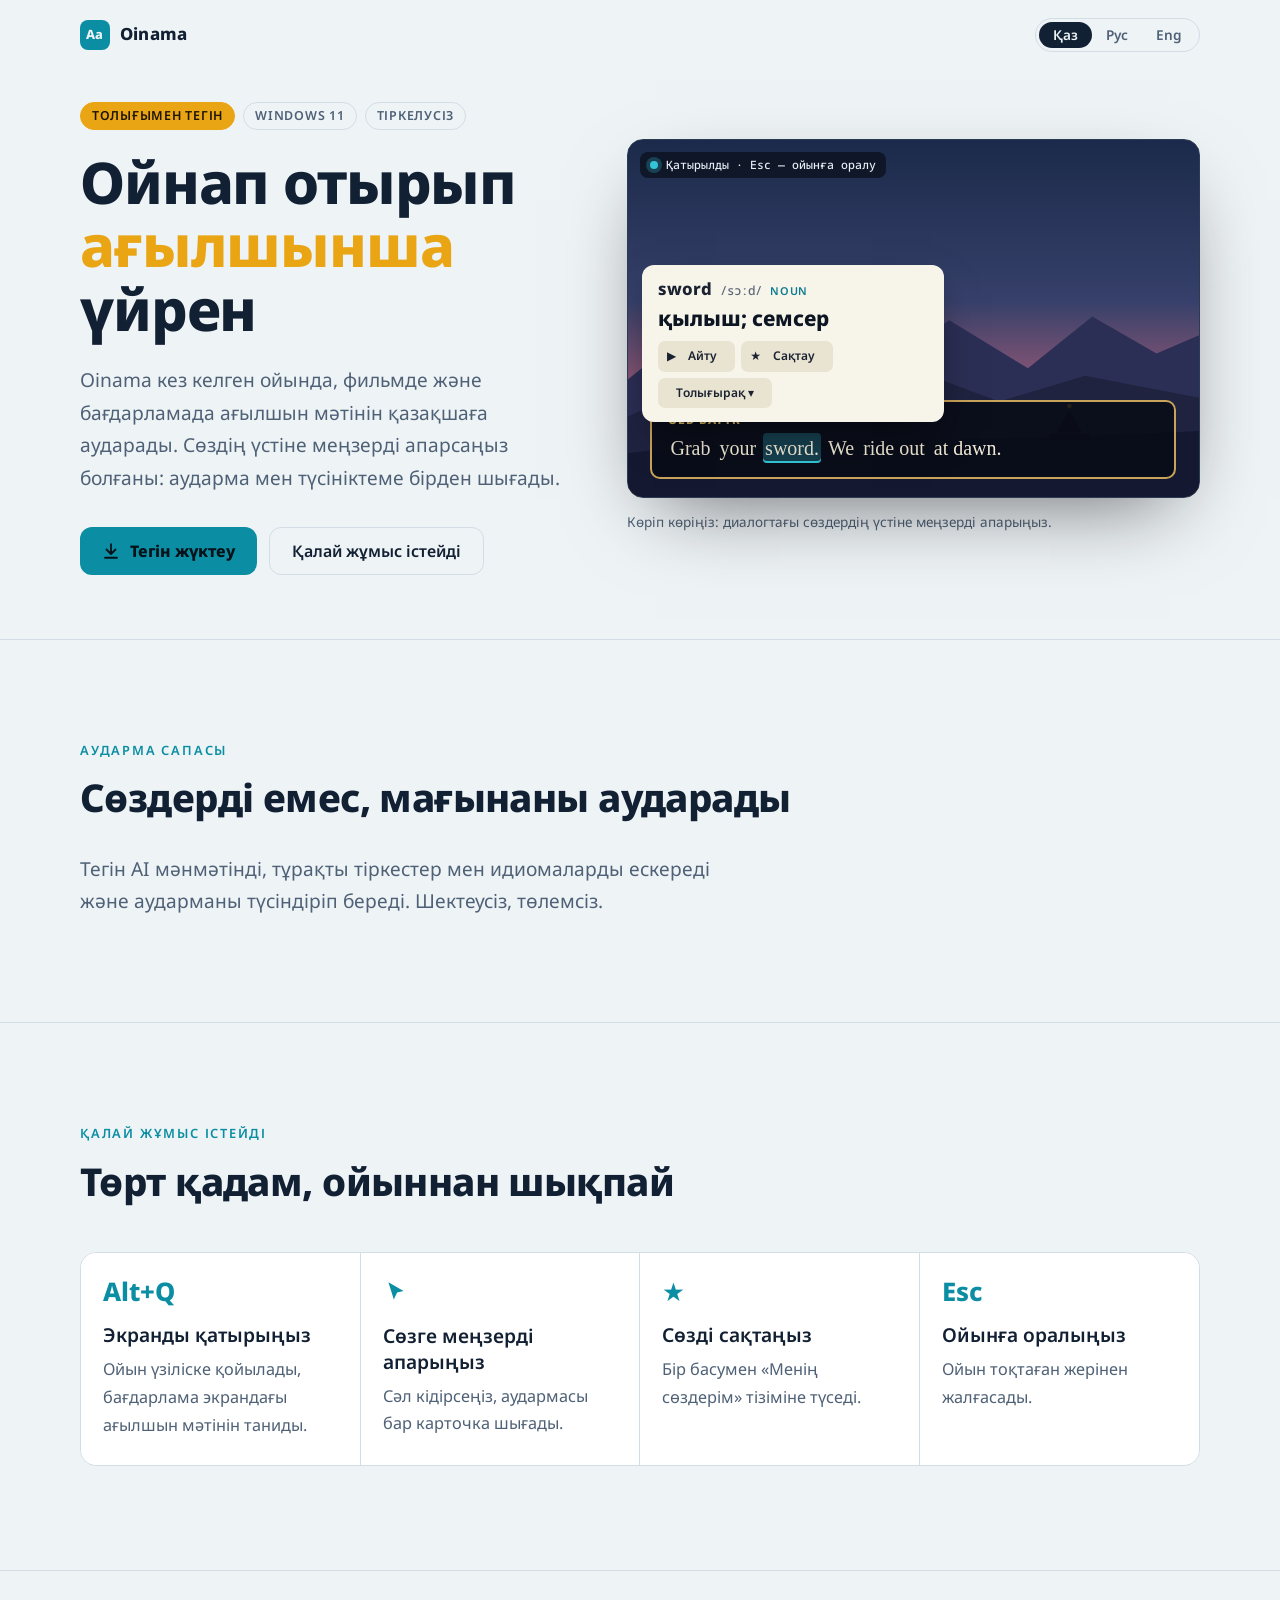
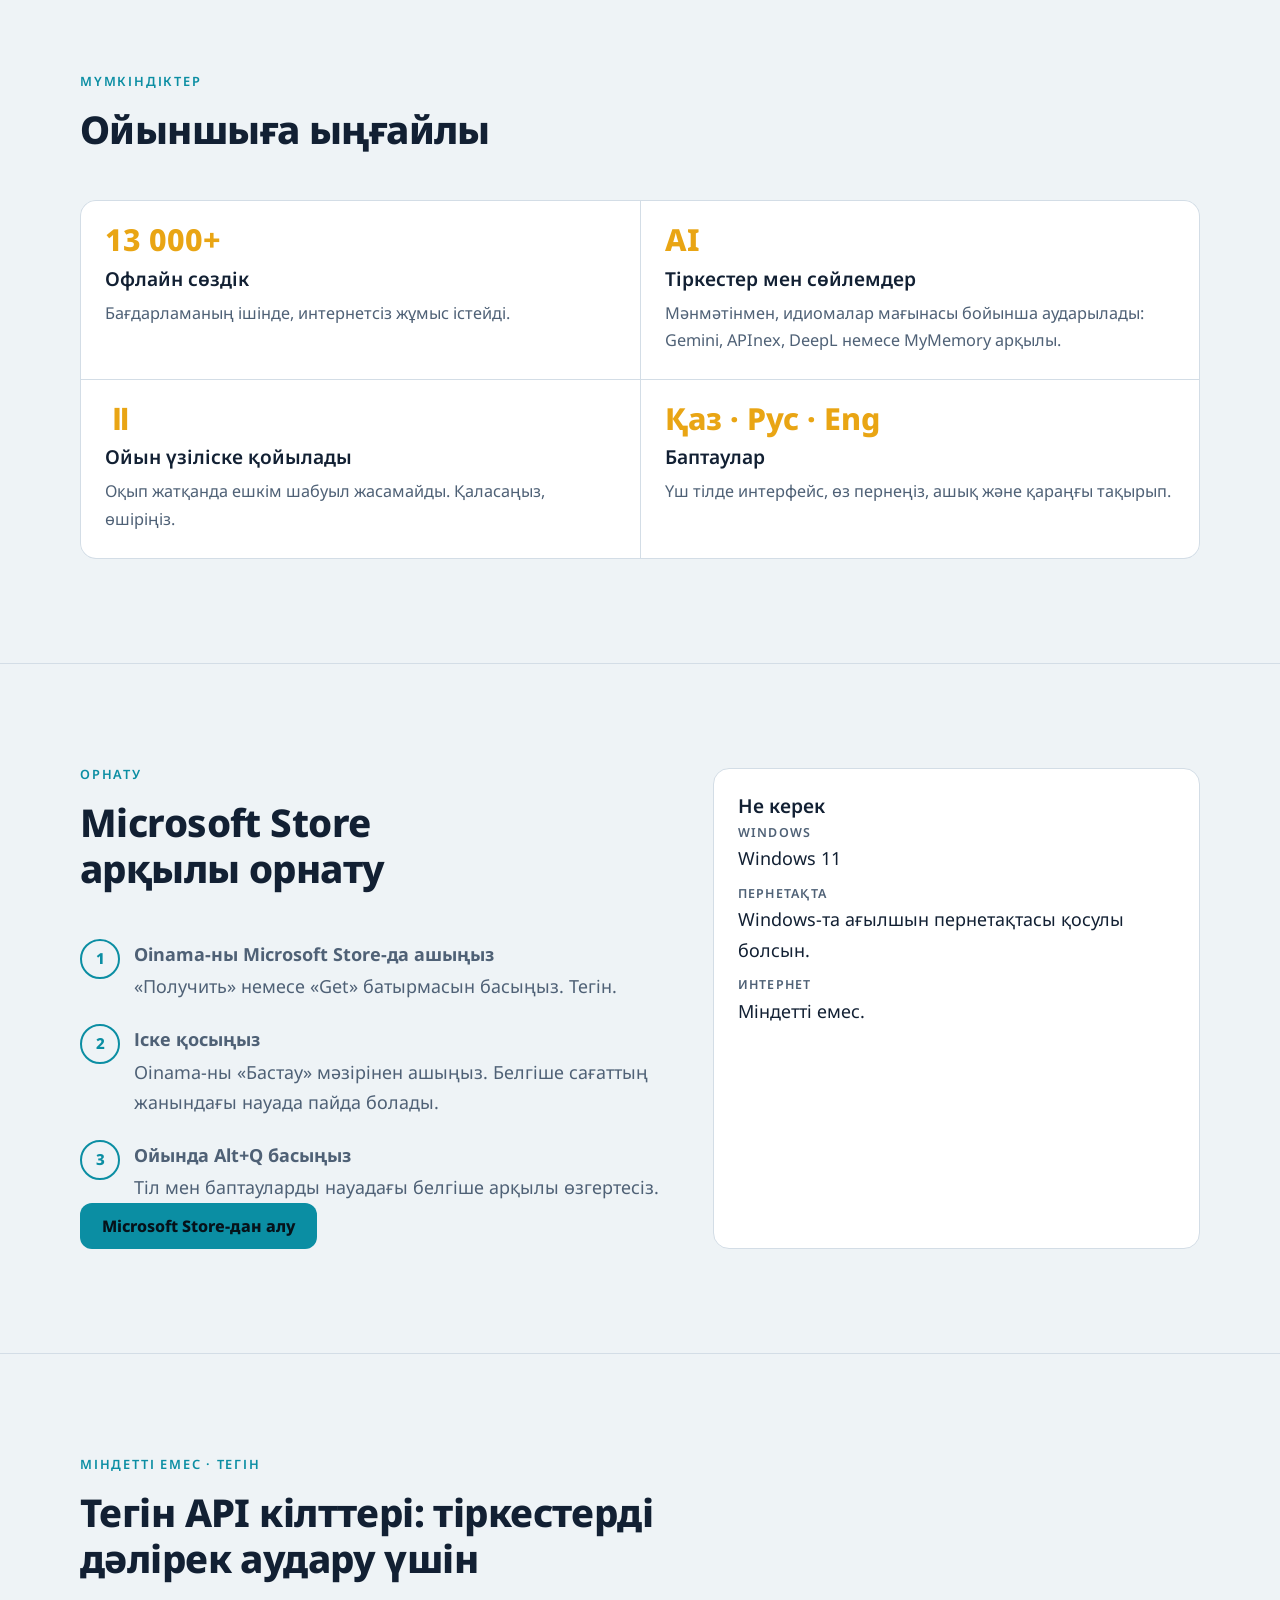
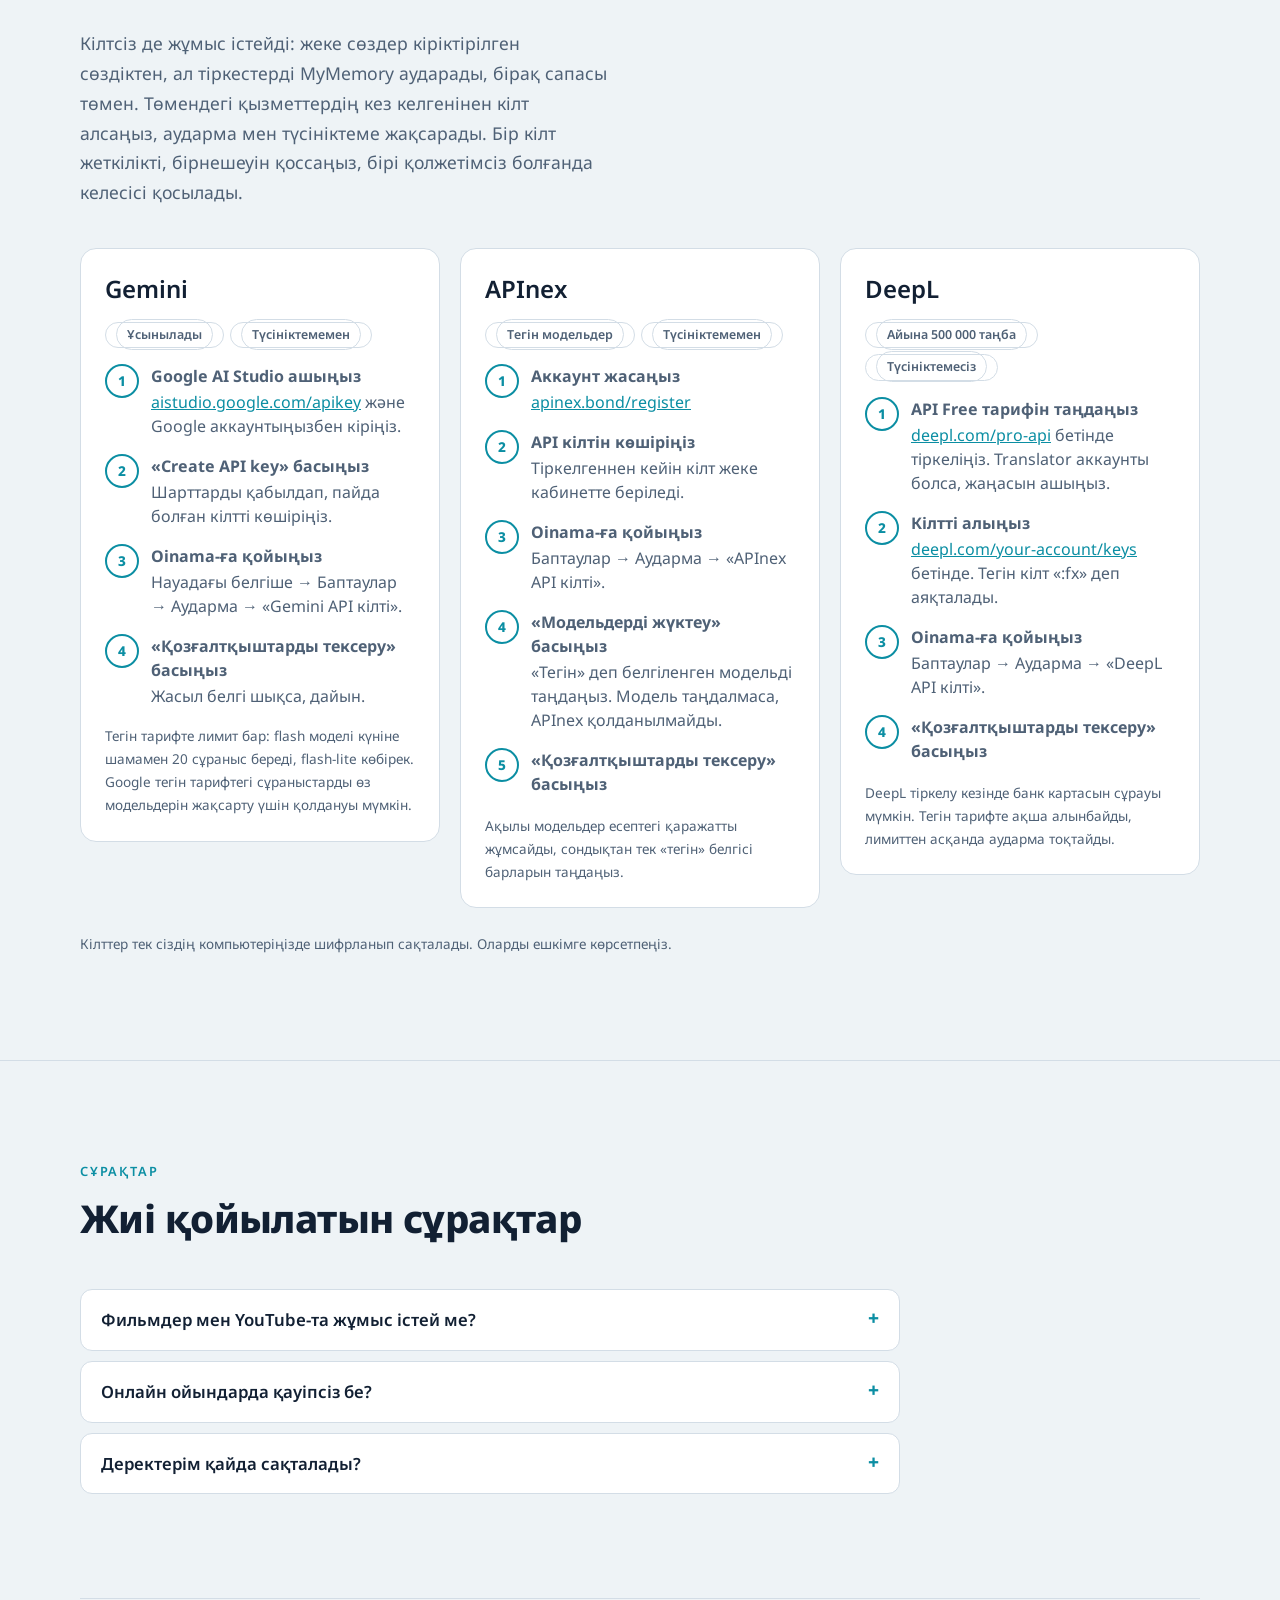
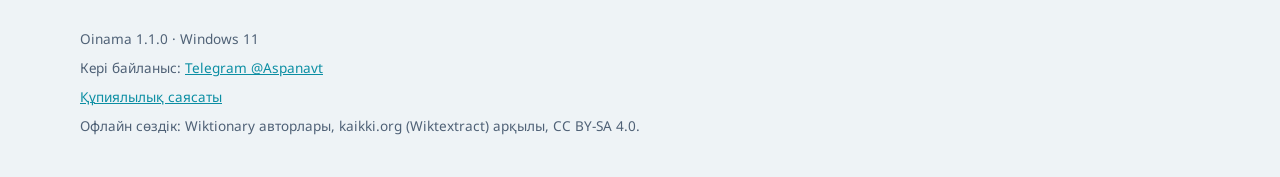
==== commit 0ceaa53a: "Download buttons open Microsoft Store Co-Authored-By: Claude Opus 5.5 (1M context) <noreply@anthropi" ====
--- a/index.html
+++ b/index.html
@@ -40,7 +40,7 @@
         <span lang="ru">Oinama переводит английский текст с любого экрана на казахский: в играх, фильмах и программах. Наведите курсор на слово, и сразу появятся перевод и объяснение.</span><span lang="en">Oinama translates English text from any screen into Kazakh: in games, films and apps. Hover over a word and you instantly get the translation and an explanation.</span>
       </p>
       <div class="cta">
-        <a class="btn primary" id="dl-top" href="#install">
+        <a class="btn primary" id="dl-top" href="https://apps.microsoft.com/detail/9PBTXFWKKH8R" target="_blank" rel="noopener noreferrer">
           <svg width="18" height="18" viewBox="0 0 24 24" fill="none" stroke="currentColor" stroke-width="2.4" stroke-linecap="round" stroke-linejoin="round" aria-hidden="true"><path d="M12 3v12M6 10l6 6 6-6M4 21h16"/></svg>
           <span lang="kk">Тегін жүктеу</span><span lang="ru">Скачать бесплатно</span><span lang="en">Download for free</span>
         </a>
@@ -128,18 +128,14 @@
   <div class="wrap install">
     <div>
       <div class="eyebrow"><span lang="kk">Орнату</span><span lang="ru">Установка</span><span lang="en">Installation</span></div>
-      <h2><span lang="kk">Бір файл, орнатусыз</span><span lang="ru">Один файл, без установщика</span><span lang="en">One file, no installer</span></h2>
+      <h2><span lang="kk">Microsoft Store арқылы орнату</span><span lang="ru">Установка из Microsoft Store</span><span lang="en">Install from Microsoft Store</span></h2>
       <ol class="ins">
-        <li><div><b><span lang="kk">OcrKk.exe жүктеңіз</span><span lang="ru">Скачайте OcrKk.exe</span><span lang="en">Download OcrKk.exe</span></b><span lang="kk">Шамамен 80 МБ.</span><span lang="ru">Около 80 МБ.</span><span lang="en">About 80 MB.</span></div></li>
-        <li><div><b><span lang="kk">Іске қосыңыз</span><span lang="ru">Запустите</span><span lang="en">Run it</span></b><span lang="kk">Windows ескерту көрсетсе, «Толығырақ», сосын «Бәрібір іске қосу». Белгіше сағаттың жанындағы науада пайда болады.</span><span lang="ru">Если Windows покажет предупреждение, нажмите «Подробнее», затем «Выполнить в любом случае». Значок появится в трее возле часов.</span><span lang="en">If Windows shows a warning, click “More info”, then “Run anyway”. The icon appears in the tray next to the clock.</span></div></li>
+        <li><div><b><span lang="kk">Oinama-ны Microsoft Store-да ашыңыз</span><span lang="ru">Откройте Oinama в Microsoft Store</span><span lang="en">Open Oinama in Microsoft Store</span></b><span lang="kk">«Получить» немесе «Get» батырмасын басыңыз. Тегін.</span><span lang="ru">Нажмите «Получить». Это бесплатно.</span><span lang="en">Click “Get”. It’s free.</span></div></li>
+        <li><div><b><span lang="kk">Іске қосыңыз</span><span lang="ru">Запустите</span><span lang="en">Run it</span></b><span lang="kk">Oinama-ны «Бастау» мәзірінен ашыңыз. Белгіше сағаттың жанындағы науада пайда болады.</span><span lang="ru">Откройте Oinama из меню «Пуск». Значок появится в трее возле часов.</span><span lang="en">Open Oinama from the Start menu. The icon appears in the tray next to the clock.</span></div></li>
         <li><div><b><span lang="kk">Ойында Alt+Q басыңыз</span><span lang="ru">Нажмите Alt+Q в игре</span><span lang="en">Press Alt+Q in the game</span></b><span lang="kk">Тіл мен баптауларды науадағы белгіше арқылы өзгертесіз.</span><span lang="ru">Язык и настройки меняются через значок в трее.</span><span lang="en">Language and settings are changed from the tray icon.</span></div></li>
       </ol>
-      <div class="pending" id="dl-pending">
-        <span lang="kk">Жүктеу сілтемесі жақында осында пайда болады.</span>
-        <span lang="ru">Ссылка на скачивание скоро появится здесь.</span><span lang="en">The download link will appear here soon.</span>
-      </div>
-      <div class="cta" id="dl-ready" hidden>
-        <a class="btn primary" id="dl-bottom" href="#" target="_blank" rel="noopener noreferrer"><span lang="kk">OcrKk.exe жүктеу</span><span lang="ru">Скачать OcrKk.exe</span><span lang="en">Download OcrKk.exe</span></a>
+      <div class="cta">
+        <a class="btn primary" id="dl-bottom" href="https://apps.microsoft.com/detail/9PBTXFWKKH8R" target="_blank" rel="noopener noreferrer"><span lang="kk">Microsoft Store-дан алу</span><span lang="ru">Получить в Microsoft Store</span><span lang="en">Get it from Microsoft Store</span></a>
       </div>
     </div>
     <div class="box req">
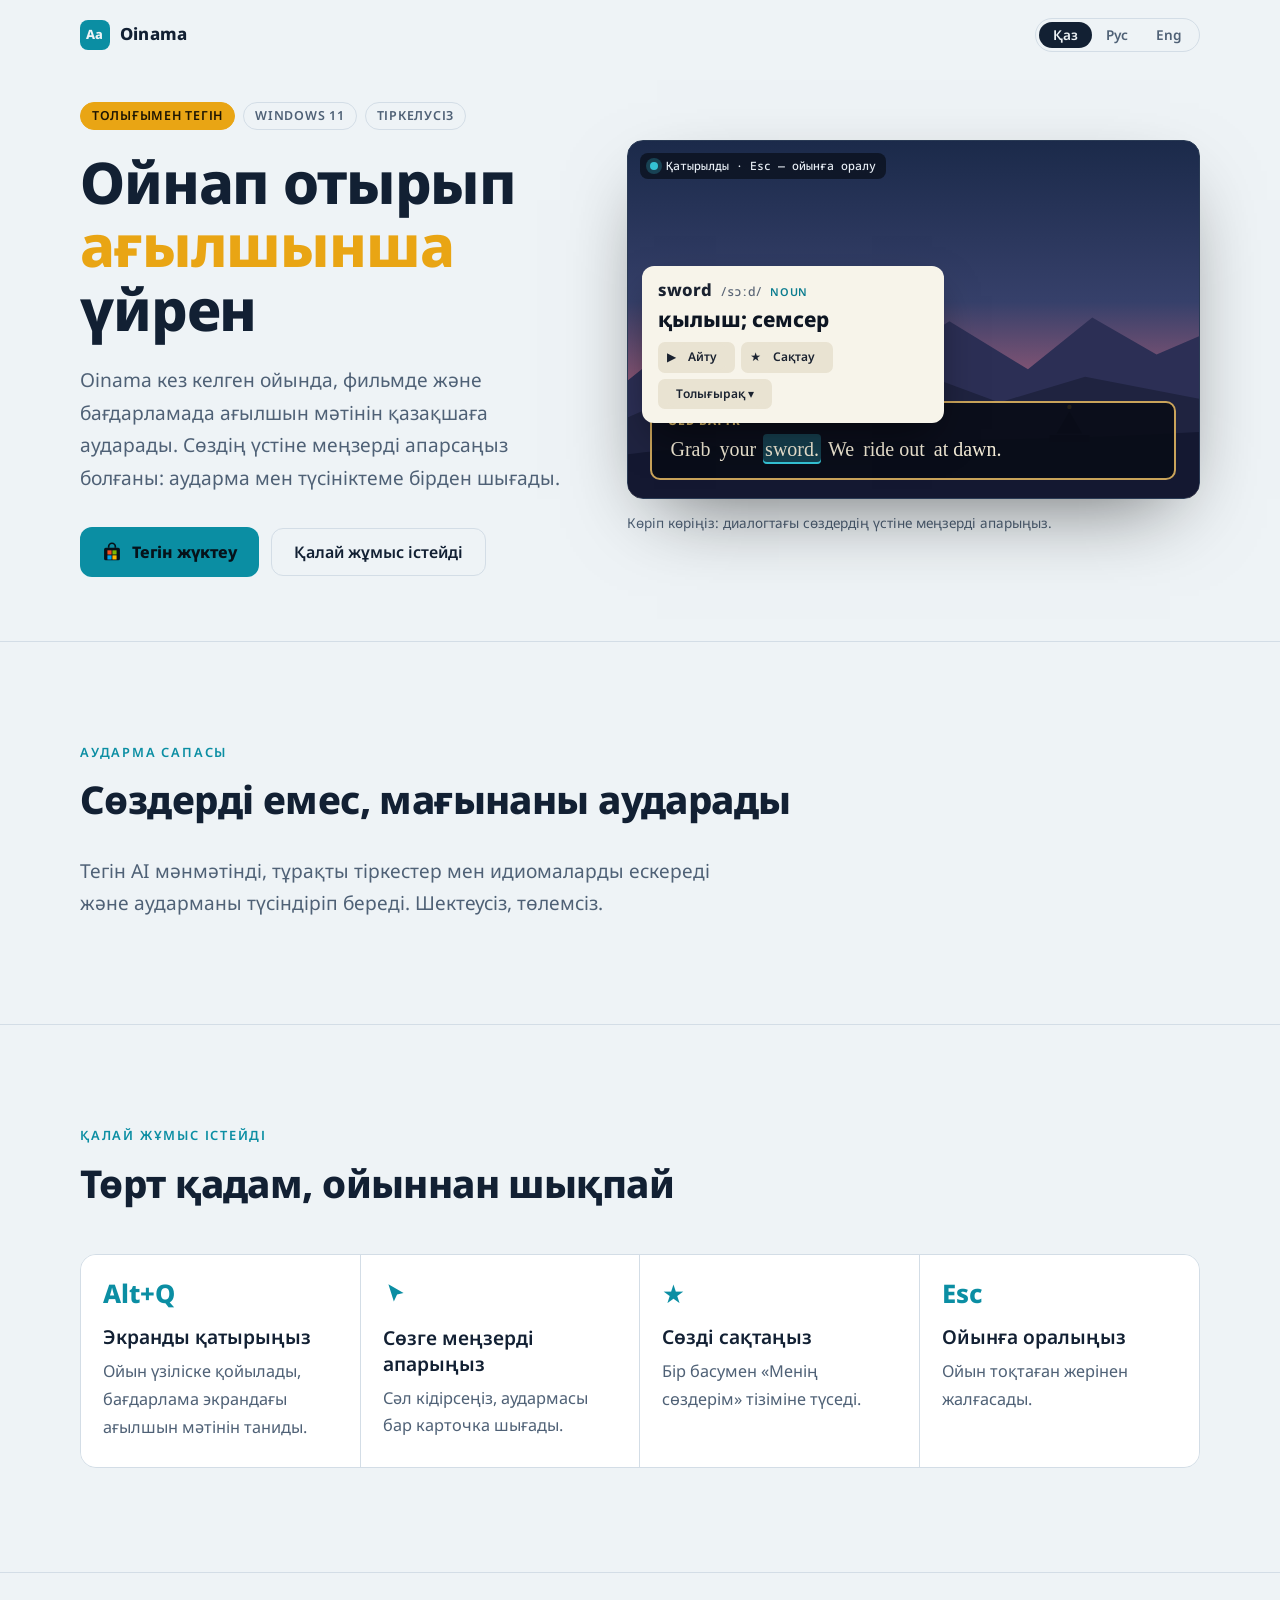
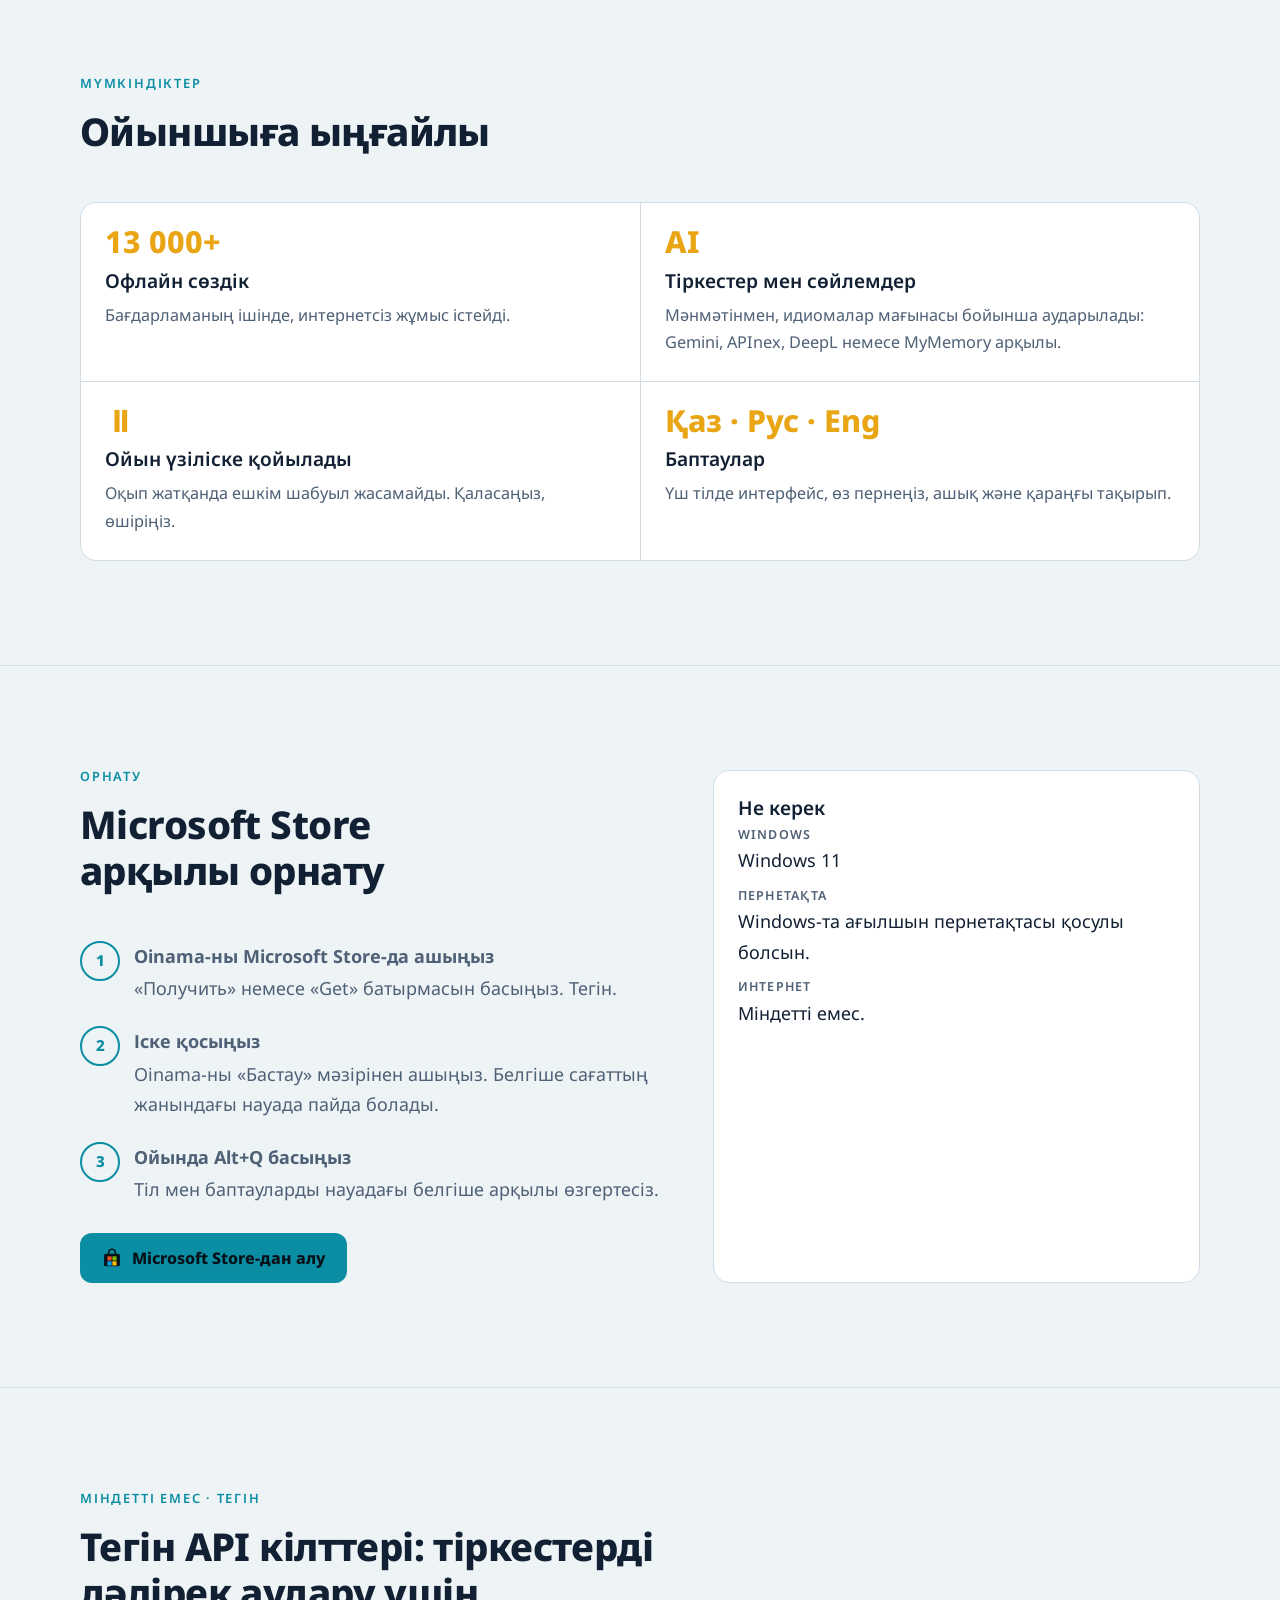
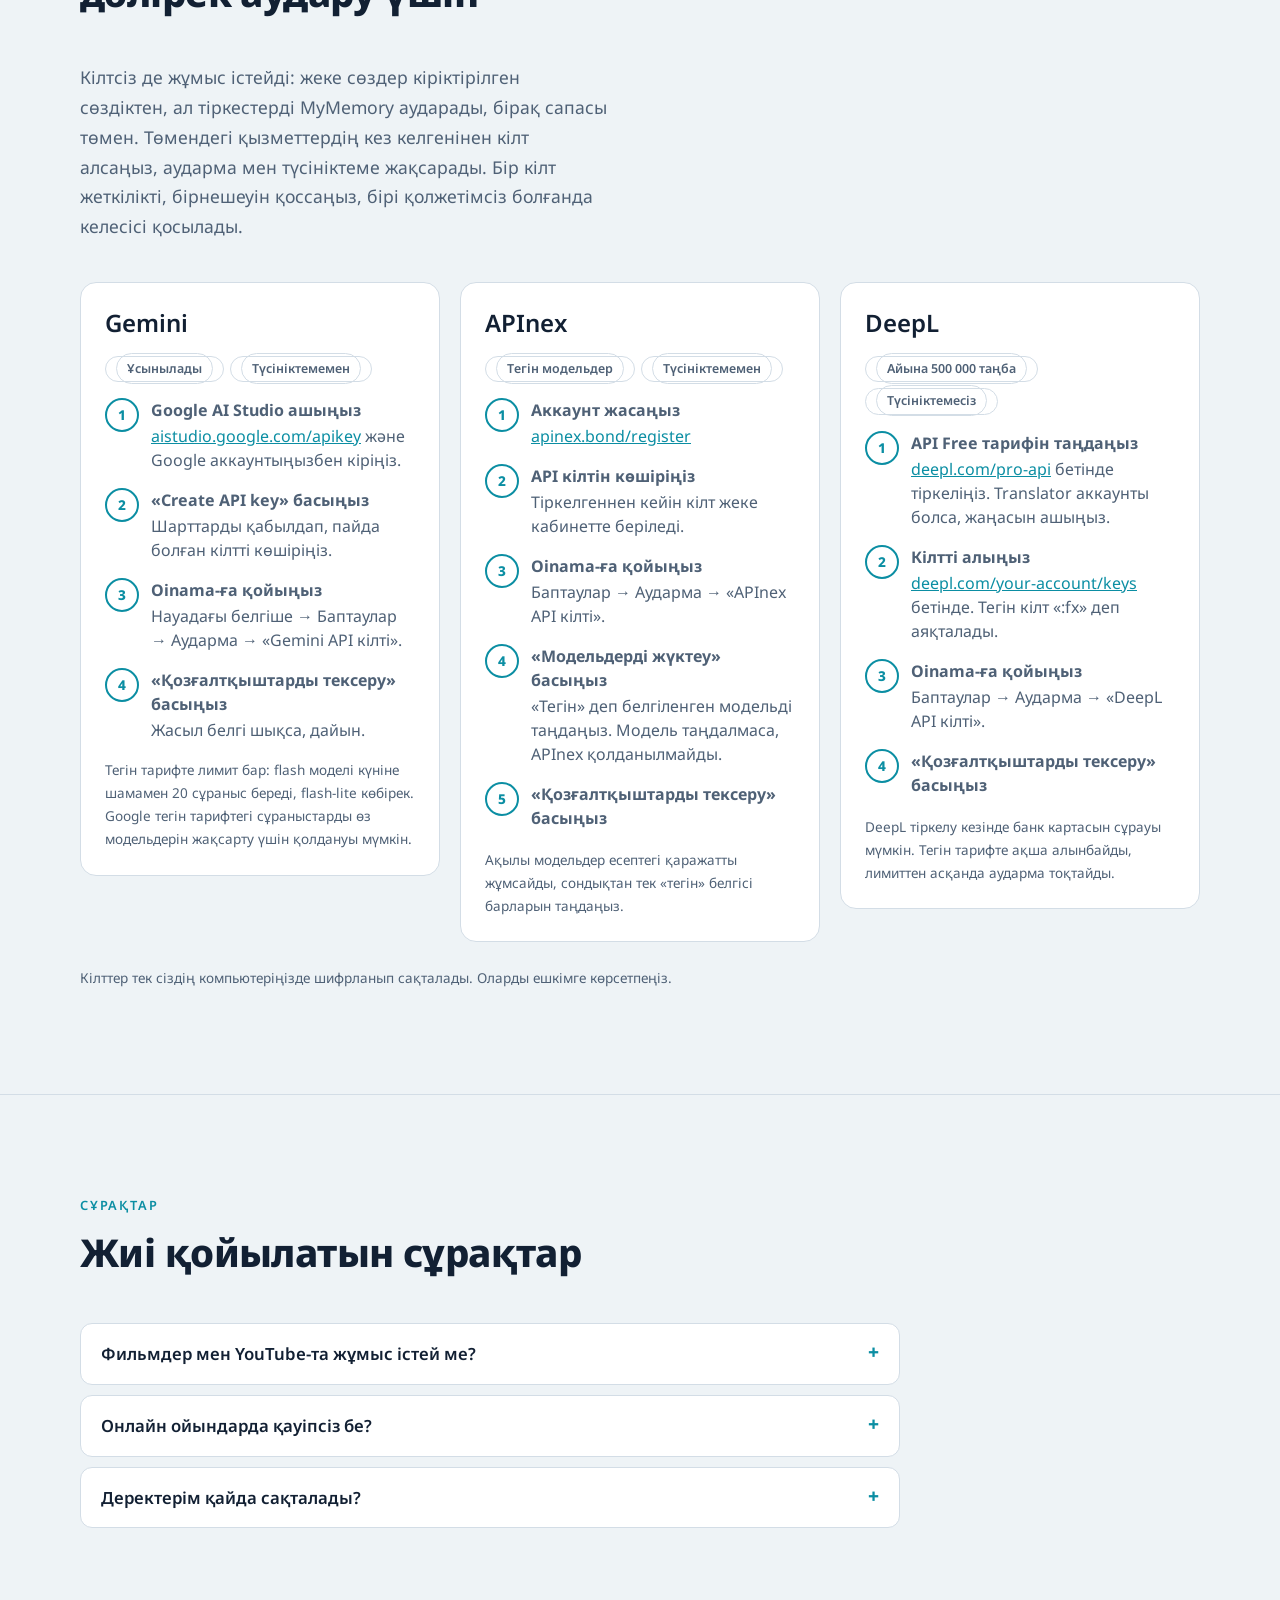
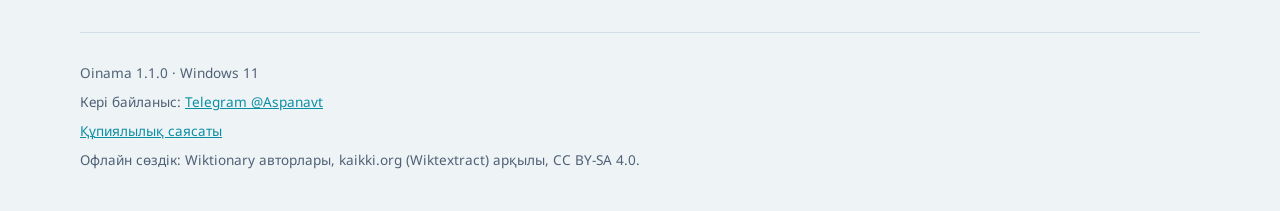
==== commit 85b9accd: "Microsoft Store icon on download buttons, share button on phones Co-Authored-By: Claude Opus 5.5 (1M" ====
--- a/index.html
+++ b/index.html
@@ -41,11 +41,17 @@
       </p>
       <div class="cta">
         <a class="btn primary" id="dl-top" href="https://apps.microsoft.com/detail/9PBTXFWKKH8R" target="_blank" rel="noopener noreferrer">
-          <svg width="18" height="18" viewBox="0 0 24 24" fill="none" stroke="currentColor" stroke-width="2.4" stroke-linecap="round" stroke-linejoin="round" aria-hidden="true"><path d="M12 3v12M6 10l6 6 6-6M4 21h16"/></svg>
+          <svg class="ms" width="20" height="20" viewBox="0 0 24 24" aria-hidden="true"><path d="M8 7V5.5a4 4 0 0 1 8 0V7" fill="none" stroke="currentColor" stroke-width="2"/><rect x="2.5" y="7" width="19" height="15" rx="2" fill="currentColor"/><rect x="6.5" y="10" width="5" height="5" fill="#f25022"/><rect x="12.5" y="10" width="5" height="5" fill="#7fba00"/><rect x="6.5" y="16" width="5" height="5" fill="#00a4ef"/><rect x="12.5" y="16" width="5" height="5" fill="#ffb900"/></svg>
           <span lang="kk">Тегін жүктеу</span><span lang="ru">Скачать бесплатно</span><span lang="en">Download for free</span>
         </a>
+        <button type="button" class="btn ghost share" hidden>
+          <svg width="18" height="18" viewBox="0 0 24 24" fill="none" stroke="currentColor" stroke-width="2.2" stroke-linecap="round" stroke-linejoin="round" aria-hidden="true"><path d="M12 15V3M7 8l5-5 5 5M5 13v6a2 2 0 0 0 2 2h10a2 2 0 0 0 2-2v-6"/></svg>
+          <span lang="kk">Бөлісу</span><span lang="ru">Поделиться</span><span lang="en">Share</span>
+        </button>
         <a class="btn ghost" href="#how"><span lang="kk">Қалай жұмыс істейді</span><span lang="ru">Как это работает</span><span lang="en">How it works</span></a>
       </div>
+      <p class="small share-note" hidden><span lang="kk">Oinama Windows компьютеріне арналған. Сілтемені өзіңізге немесе досыңызға жіберіп, компьютерден ашыңыз.</span><span lang="ru">Oinama работает на компьютере с Windows. Отправьте ссылку себе или другу и откройте её на компьютере.</span><span lang="en">Oinama runs on Windows PCs. Send the link to yourself or a friend and open it on a computer.</span></p>
+      <p class="small share-done" role="status" hidden><span lang="kk">Сілтеме көшірілді.</span><span lang="ru">Ссылка скопирована.</span><span lang="en">Link copied.</span></p>
     </div>
 
     <div>
@@ -135,7 +141,11 @@
         <li><div><b><span lang="kk">Ойында Alt+Q басыңыз</span><span lang="ru">Нажмите Alt+Q в игре</span><span lang="en">Press Alt+Q in the game</span></b><span lang="kk">Тіл мен баптауларды науадағы белгіше арқылы өзгертесіз.</span><span lang="ru">Язык и настройки меняются через значок в трее.</span><span lang="en">Language and settings are changed from the tray icon.</span></div></li>
       </ol>
       <div class="cta">
-        <a class="btn primary" id="dl-bottom" href="https://apps.microsoft.com/detail/9PBTXFWKKH8R" target="_blank" rel="noopener noreferrer"><span lang="kk">Microsoft Store-дан алу</span><span lang="ru">Получить в Microsoft Store</span><span lang="en">Get it from Microsoft Store</span></a>
+        <a class="btn primary" id="dl-bottom" href="https://apps.microsoft.com/detail/9PBTXFWKKH8R" target="_blank" rel="noopener noreferrer"><svg class="ms" width="20" height="20" viewBox="0 0 24 24" aria-hidden="true"><path d="M8 7V5.5a4 4 0 0 1 8 0V7" fill="none" stroke="currentColor" stroke-width="2"/><rect x="2.5" y="7" width="19" height="15" rx="2" fill="currentColor"/><rect x="6.5" y="10" width="5" height="5" fill="#f25022"/><rect x="12.5" y="10" width="5" height="5" fill="#7fba00"/><rect x="6.5" y="16" width="5" height="5" fill="#00a4ef"/><rect x="12.5" y="16" width="5" height="5" fill="#ffb900"/></svg><span lang="kk">Microsoft Store-дан алу</span><span lang="ru">Получить в Microsoft Store</span><span lang="en">Get it from Microsoft Store</span></a>
+        <button type="button" class="btn ghost share" hidden>
+          <svg width="18" height="18" viewBox="0 0 24 24" fill="none" stroke="currentColor" stroke-width="2.2" stroke-linecap="round" stroke-linejoin="round" aria-hidden="true"><path d="M12 15V3M7 8l5-5 5 5M5 13v6a2 2 0 0 0 2 2h10a2 2 0 0 0 2-2v-6"/></svg>
+          <span lang="kk">Бөлісу</span><span lang="ru">Поделиться</span><span lang="en">Share</span>
+        </button>
       </div>
     </div>
     <div class="box req">
--- a/style.css
+++ b/style.css
@@ -145,6 +145,12 @@
 
 footer { border-top: 1px solid var(--line); padding-block: 28px 40px; font-size: .85rem; color: var(--muted); display: grid; gap: 6px; }
 
+.btn .ms { flex: none; }
+button.btn { cursor: pointer; background: none; }
+[hidden] { display: none !important; }
+ol.ins + .cta { margin-top: 28px; }
+.share-note, .share-done { margin-top: 14px; max-width: 30em; }
+
 @media (max-width: 900px) {
   .hero, .install { grid-template-columns: minmax(0, 1fr); gap: 36px; }
   .keys { grid-template-columns: minmax(0, 1fr); }
